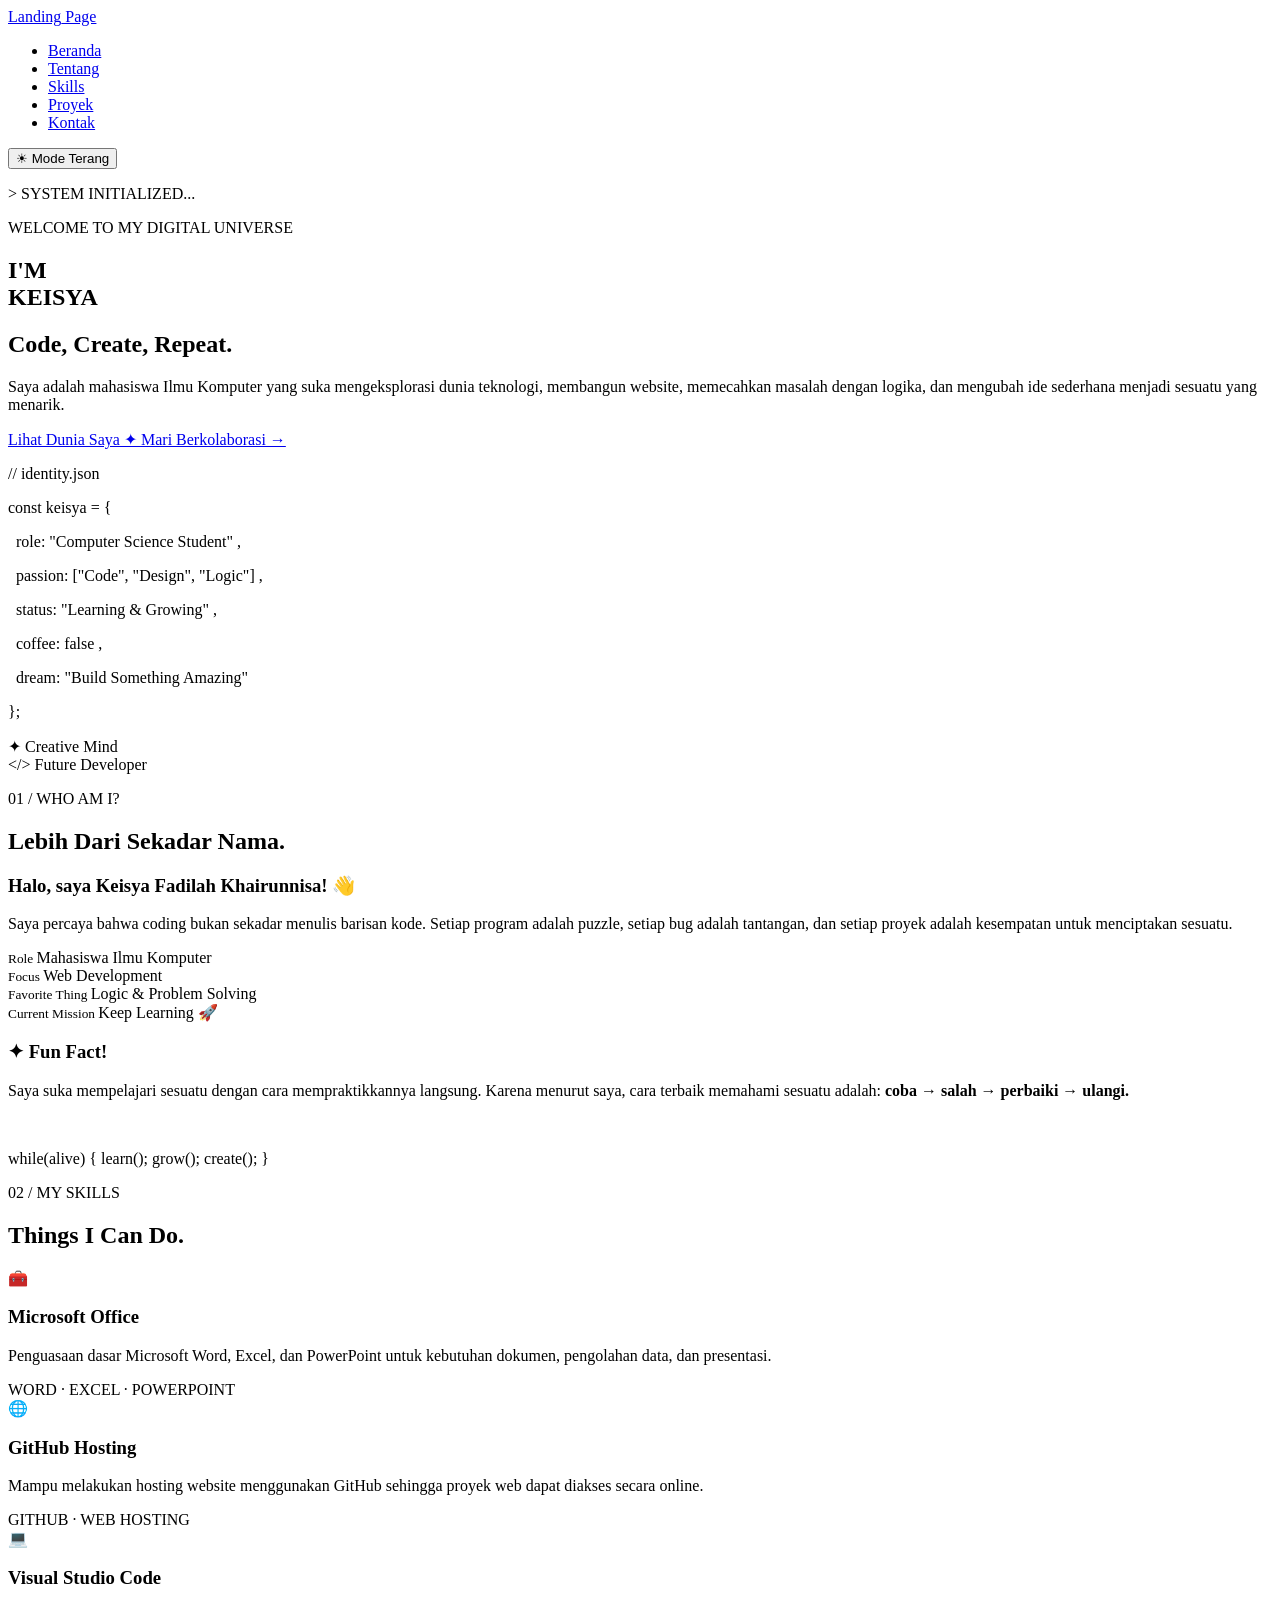
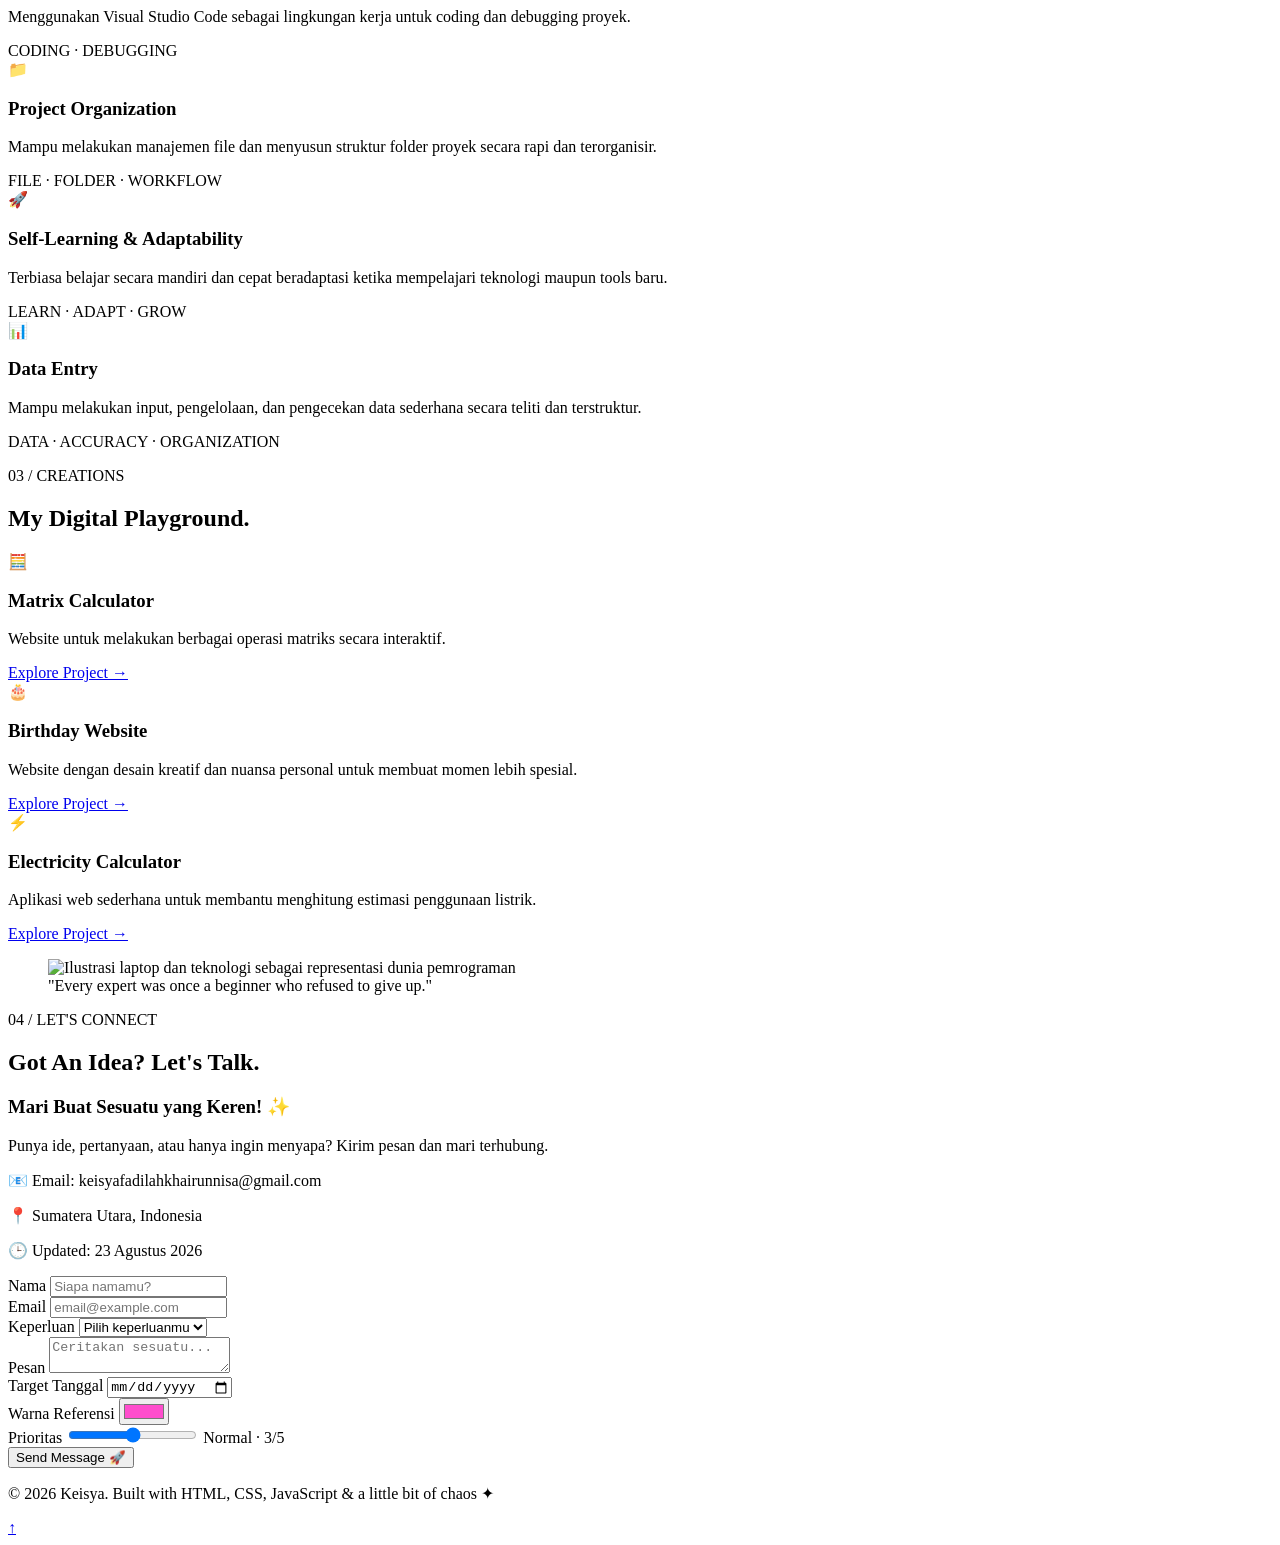
==== index.html @ 2b6bc08a "Update and rename LP.html to index.html" ====
<!DOCTYPE html>
<html lang="id">
<head>

    <!-- SEO & Meta Tags -->
    <meta charset="UTF-8">
    <meta name="viewport" content="width=device-width, initial-scale=1.0">

    <meta
        name="description"
        content="Landing page pribadi Keisya - mahasiswa Ilmu Komputer yang tertarik pada teknologi, web development, dan kreativitas."
    >

    <meta
        name="keywords"
        content="Keisya, portfolio, mahasiswa ilmu komputer, teknologi, GitHub, data entry"
    >

    <meta name="author" content="Keisya">

    <title>
        Landing Page | Enter My Digital Universe
    </title>
    <link rel="stylesheet" href="style.css" />

</head>

<body>


    <!-- ================================
         PARTICLES
    ================================= -->

    <div
        class="particles"
        aria-hidden="true">

        <span></span>
        <span></span>
        <span></span>
        <span></span>
        <span></span>

    </div>



    <!-- ================================
         HEADER
    ================================= -->

    <header>

        <nav aria-label="Navigasi utama">

            <a
                href="#beranda"
                class="logo">

                Landing<span> Page</span>

            </a>


            <ul>

                <li>
                    <a href="#beranda">
                        Beranda
                    </a>
                </li>

                <li>
                    <a href="#tentang">
                        Tentang
                    </a>
                </li>

                <li>
                    <a href="#keahlian">
                        Skills
                    </a>
                </li>

                <li>
                    <a href="#proyek">
                        Proyek
                    </a>
                </li>

                <li>
                    <a href="#kontak">
                        Kontak
                    </a>
                </li>

            </ul>


            <button
                class="theme-btn"
                id="themeToggle"
                type="button">

                ☀ Mode Terang

            </button>

        </nav>

    </header>



    <main>


        <!-- ================================
             HERO
        ================================= -->

        <section id="beranda">


            <div class="hero-text">

                <p class="terminal-text">
                    > SYSTEM INITIALIZED...
                </p>


                <p class="section-label">
                    WELCOME TO MY DIGITAL UNIVERSE
                </p>


                <h1>

                    I'M <br>

                    <span class="gradient-text">
                        KEISYA
                    </span>

                </h1>


                <h2>
                    Code, Create, Repeat.
                </h2>


                <p>

                    Saya adalah mahasiswa Ilmu Komputer
                    yang suka mengeksplorasi dunia teknologi,
                    membangun website, memecahkan masalah
                    dengan logika, dan mengubah ide sederhana
                    menjadi sesuatu yang menarik.

                </p>


                <div class="hero-buttons">

                    <a
                        href="#proyek"
                        class="btn btn-primary">

                        Lihat Dunia Saya ✦

                    </a>


                    <a
                        href="#kontak"
                        class="btn btn-secondary">

                        Mari Berkolaborasi →

                    </a>

                </div>

            </div>



            <div class="hero-visual">


                <div class="profile-card">

                    <p class="terminal-text">
                        // identity.json
                    </p>


                    <div class="code-box">

                        <p>

                            <span class="pink">
                                const
                            </span>

                            <span class="blue">
                                keisya
                            </span>

                            = {

                        </p>


                        <p>

                            &nbsp;&nbsp;role:

                            <span class="green">
                                "Computer Science Student"
                            </span>,

                        </p>


                        <p>

                            &nbsp;&nbsp;passion:

                            <span class="green">
                                ["Code", "Design", "Logic"]
                            </span>,

                        </p>


                        <p>

                            &nbsp;&nbsp;status:

                            <span class="green">
                                "Learning & Growing"
                            </span>,

                        </p>


                        <p>

                            &nbsp;&nbsp;coffee:

                            <span class="green">
                                false
                            </span>,

                        </p>


                        <p>

                            &nbsp;&nbsp;dream:

                            <span class="green">
                                "Build Something Amazing"
                            </span>

                        </p>


                        <p>
                            };
                        </p>

                    </div>

                </div>


                <div class="floating-badge badge-1">
                    ✦ Creative Mind
                </div>


                <div class="floating-badge badge-2">
                    &lt;/&gt; Future Developer
                </div>

            </div>

        </section>



        <!-- ================================
             ABOUT
        ================================= -->

        <section
            id="tentang"
            class="reveal">


            <p class="section-label">
                01 / WHO AM I?
            </p>


            <h2 class="section-title">
                Lebih Dari Sekadar Nama.
            </h2>


            <div class="about-grid">


                <div class="glass-card">

                    <h3>
                        Halo, saya Keisya Fadilah Khairunnisa! 👋
                    </h3>


                    <p>

                        Saya percaya bahwa coding bukan sekadar
                        menulis barisan kode. Setiap program adalah
                        puzzle, setiap bug adalah tantangan,
                        dan setiap proyek adalah kesempatan
                        untuk menciptakan sesuatu.

                    </p>


                    <div class="info-list">


                        <div class="info-item">

                            <small>
                                Role
                            </small>

                            Mahasiswa Ilmu Komputer

                        </div>


                        <div class="info-item">

                            <small>
                                Focus
                            </small>

                            Web Development

                        </div>


                        <div class="info-item">

                            <small>
                                Favorite Thing
                            </small>

                            Logic & Problem Solving

                        </div>


                        <div class="info-item">

                            <small>
                                Current Mission
                            </small>

                            Keep Learning 🚀

                        </div>


                    </div>

                </div>



                <aside>

                    <h3>
                        ✦ Fun Fact!
                    </h3>


                    <p>

                        Saya suka mempelajari sesuatu dengan cara
                        mempraktikkannya langsung. Karena menurut
                        saya, cara terbaik memahami sesuatu adalah:

                        <strong>
                            coba → salah → perbaiki → ulangi.
                        </strong>

                    </p>


                    <br>


                    <p class="terminal-text">

                        while(alive)
                        {
                            learn();
                            grow();
                            create();
                        }

                    </p>

                </aside>

            </div>

        </section>



        <!-- ================================
             SKILLS
        ================================= -->

        <section
            id="keahlian"
            class="reveal">


            <p class="section-label">
                02 / MY SKILLS
            </p>


            <h2 class="section-title">
                Things I Can Do.
            </h2>


            <div class="skills-grid">


                <!-- MICROSOFT OFFICE -->

                <div class="skill-card">

                    <div class="skill-icon">
                        🧰
                    </div>


                    <h3>
                        Microsoft Office
                    </h3>


                    <p>

                        Penguasaan dasar Microsoft Word,
                        Excel, dan PowerPoint untuk kebutuhan
                        dokumen, pengolahan data, dan presentasi.

                    </p>


                    <span class="skill-tag">
                        WORD · EXCEL · POWERPOINT
                    </span>

                </div>



                <!-- GITHUB -->

                <div class="skill-card">

                    <div class="skill-icon">
                        🌐
                    </div>


                    <h3>
                        GitHub Hosting
                    </h3>


                    <p>

                        Mampu melakukan hosting website
                        menggunakan GitHub sehingga proyek
                        web dapat diakses secara online.

                    </p>


                    <span class="skill-tag">
                        GITHUB · WEB HOSTING
                    </span>

                </div>



                <!-- VS CODE -->

                <div class="skill-card">

                    <div class="skill-icon">
                        💻
                    </div>


                    <h3>
                        Visual Studio Code
                    </h3>


                    <p>

                        Menggunakan Visual Studio Code
                        sebagai lingkungan kerja untuk
                        coding dan debugging proyek.

                    </p>


                    <span class="skill-tag">
                        CODING · DEBUGGING
                    </span>

                </div>



                <!-- PROJECT ORGANIZATION -->

                <div class="skill-card">

                    <div class="skill-icon">
                        📁
                    </div>


                    <h3>
                        Project Organization
                    </h3>


                    <p>

                        Mampu melakukan manajemen file
                        dan menyusun struktur folder proyek
                        secara rapi dan terorganisir.

                    </p>


                    <span class="skill-tag">
                        FILE · FOLDER · WORKFLOW
                    </span>

                </div>



                <!-- SELF LEARNING -->

                <div class="skill-card">

                    <div class="skill-icon">
                        🚀
                    </div>


                    <h3>
                        Self-Learning & Adaptability
                    </h3>


                    <p>

                        Terbiasa belajar secara mandiri
                        dan cepat beradaptasi ketika
                        mempelajari teknologi maupun
                        tools baru.

                    </p>


                    <span class="skill-tag">
                        LEARN · ADAPT · GROW
                    </span>

                </div>



                <!-- DATA ENTRY -->

                <div class="skill-card">

                    <div class="skill-icon">
                        📊
                    </div>


                    <h3>
                        Data Entry
                    </h3>


                    <p>

                        Mampu melakukan input, pengelolaan,
                        dan pengecekan data sederhana secara teliti
                        dan terstruktur.

                    </p>


                    <span class="skill-tag">
                        DATA · ACCURACY · ORGANIZATION
                    </span>

                </div>


            </div>

        </section>



        <!-- ================================
             PROJECTS
        ================================= -->

        <section
            id="proyek"
            class="reveal">


            <p class="section-label">
                03 / CREATIONS
            </p>


            <h2 class="section-title">
                My Digital Playground.
            </h2>


            <div class="project-grid">


                <!-- MATRIX -->

                <article class="project-card">

                    <div class="project-image">
                        🧮
                    </div>


                    <div class="project-content">

                        <h3>
                            Matrix Calculator
                        </h3>


                        <p>

                            Website untuk melakukan berbagai
                            operasi matriks secara interaktif.

                        </p>


                        <a
                            href="https://kxyaaa.github.io/MatriCa/"
                            class="project-link"
                            target="_blank"
                            rel="noopener noreferrer">

                            Explore Project →

                        </a>

                    </div>

                </article>



                <!-- BIRTHDAY -->

                <article class="project-card">

                    <div class="project-image">
                        🎂
                    </div>


                    <div class="project-content">

                        <h3>
                            Birthday Website
                        </h3>


                        <p>

                            Website dengan desain kreatif
                            dan nuansa personal untuk membuat
                            momen lebih spesial.

                        </p>


                        <a
                            href="https://kxyaaa.github.io/ytta/"
                            class="project-link"
                            target="_blank"
                            rel="noopener noreferrer">

                            Explore Project →

                        </a>

                    </div>

                </article>



                <!-- ELECTRICITY -->

                <article class="project-card">

                    <div class="project-image">
                        ⚡
                    </div>


                    <div class="project-content">

                        <h3>
                            Electricity Calculator
                        </h3>


                        <p>

                            Aplikasi web sederhana untuk
                            membantu menghitung estimasi
                            penggunaan listrik.

                        </p>


                        <a
                            href="https://kxyaaa.github.io/PengeluaranListrik02/"
                            class="project-link"
                            target="_blank"
                            rel="noopener noreferrer">

                            Explore Project →

                        </a>

                    </div>

                </article>


            </div>



            <!-- FIGURE -->

            <figure>

                <img
                    src="https://images.unsplash.com/photo-1518770660439-4636190af475?auto=format&fit=crop&w=1200&q=80"
                    alt="Ilustrasi laptop dan teknologi sebagai representasi dunia pemrograman"
                >


                <figcaption>

                    "Every expert was once a beginner
                    who refused to give up."

                </figcaption>

            </figure>


        </section>



        <!-- ================================
             CONTACT
        ================================= -->

        <section
            id="kontak"
            class="reveal">


            <p class="section-label">
                04 / LET'S CONNECT
            </p>


            <h2 class="section-title">
                Got An Idea? Let's Talk.
            </h2>


            <div class="contact-grid">


                <!-- CONTACT INFO -->

                <div class="contact-info glass-card">

                    <h3>
                        Mari Buat Sesuatu yang Keren! ✨
                    </h3>


                    <p>

                        Punya ide, pertanyaan, atau hanya ingin
                        menyapa? Kirim pesan dan mari terhubung.

                    </p>


                    <p>

                        📧 Email:
                        keisyafadilahkhairunnisa@gmail.com

                    </p>


                    <p>
                        📍 Sumatera Utara, Indonesia
                    </p>


                    <p>

                        🕒 Updated:

                        <time datetime="2026-08-23">
                            23 Agustus 2026
                        </time>

                    </p>

                </div>



                <!-- CONTACT FORM -->

                <form
                    class="glass-card"
                    id="contactForm"
                    action="https://formsubmit.co/ajax/keisyafadilahkhairunnisa@gmail.com"
                    method="POST">


                    <input
                        type="hidden"
                        name="_subject"
                        value="Pesan Baru dari Landing Page Keisya"
                    >


                    <input
                        type="hidden"
                        name="_template"
                        value="table"
                    >



                    <!-- NAMA -->

                    <div>

                        <label for="nama">
                            Nama
                        </label>


                        <input
                            type="text"
                            id="nama"
                            name="nama"
                            placeholder="Siapa namamu?"
                            autocomplete="name"
                            required
                        >

                    </div>



                    <!-- EMAIL -->

                    <div>

                        <label for="email">
                            Email
                        </label>


                        <input
                            type="email"
                            id="email"
                            name="email"
                            placeholder="email@example.com"
                            autocomplete="email"
                            required
                        >

                    </div>



                    <!-- KEPERLUAN -->

                    <div>

                        <label for="keperluan">
                            Keperluan
                        </label>


                        <select
                            id="keperluan"
                            name="keperluan"
                            required
                        >

                            <option
                                value=""
                                disabled
                                selected
                            >
                                Pilih keperluanmu
                            </option>


                            <option value="Pertanyaan">
                                Pertanyaan
                            </option>


                            <option value="Kolaborasi">
                                Kolaborasi
                            </option>


                            <option value="Project / Website">
                                Project / Website
                            </option>


                            <option value="Akademik">
                                Akademik
                            </option>


                            <option value="Lainnya">
                                Lainnya
                            </option>

                        </select>

                    </div>



                    <!-- PESAN -->

                    <div>

                        <label for="pesan">
                            Pesan
                        </label>


                        <textarea
                            id="pesan"
                            name="pesan"
                            placeholder="Ceritakan sesuatu..."
                            required
                        ></textarea>

                    </div>



                    <!-- BONUS INPUTS -->

                    <div class="bonus-inputs">


                        <!-- DATE -->

                        <div>

                            <label for="tanggal">
                                Target Tanggal
                            </label>


                            <input
                                type="date"
                                id="tanggal"
                                name="target_tanggal"
                            >

                        </div>



                        <!-- COLOR -->

                        <div>

                            <label for="warna">
                                Warna Referensi
                            </label>


                            <input
                                type="color"
                                id="warna"
                                name="warna_referensi"
                                value="#ff4ecd"
                            >

                        </div>



                        <!-- RANGE -->

                        <div>

                            <label for="prioritas">
                                Prioritas
                            </label>


                            <input
                                type="range"
                                id="prioritas"
                                name="prioritas"
                                min="1"
                                max="5"
                                value="3"
                            >


                            <span
                                class="range-value"
                                id="priorityValue"
                            >
                                Normal · 3/5
                            </span>

                        </div>


                    </div>



                    <!-- FORM STATUS -->

                    <div
                        id="formStatus"
                        class="form-status"
                        aria-live="polite"
                    ></div>



                    <!-- BUTTON -->

                    <button
                        type="submit"
                        class="submit-btn"
                        id="submitButton"
                    >

                        Send Message 🚀

                    </button>


                </form>

            </div>

        </section>

    </main>



    <!-- ================================
         FOOTER
    ================================= -->

    <footer>

        <p>

            © 2026 Keisya.

            Built with HTML, CSS, JavaScript
            & a little bit of chaos ✦

        </p>

    </footer>



    <!-- BACK TO TOP -->

    <a
        href="#beranda"
        class="back-top"
        aria-label="Kembali ke atas"
    >

        ↑

    </a>



    <script>


        /* ================================
           DARK / LIGHT MODE
        ================================= */

        const themeToggle =
            document.getElementById(
                "themeToggle"
            );


        themeToggle.addEventListener(
            "click",
            function () {

                document.body.classList.toggle(
                    "light"
                );


                if (
                    document.body.classList.contains(
                        "light"
                    )
                ) {

                    themeToggle.textContent =
                        "🌙 Mode Gelap";

                }

                else {

                    themeToggle.textContent =
                        "☀ Mode Terang";

                }

            }
        );



        /* ================================
           SCROLL REVEAL
        ================================= */

        const reveals =
            document.querySelectorAll(
                ".reveal"
            );


        function revealOnScroll() {

            reveals.forEach(
                function (element) {

                    const windowHeight =
                        window.innerHeight;


                    const elementTop =
                        element
                        .getBoundingClientRect()
                        .top;


                    if (
                        elementTop <
                        windowHeight - 100
                    ) {

                        element.classList.add(
                            "active"
                        );

                    }

                }
            );

        }


        window.addEventListener(
            "scroll",
            revealOnScroll
        );


        revealOnScroll();



        /* ================================
           PRIORITY RANGE
        ================================= */

        const priority =
            document.getElementById(
                "prioritas"
            );


        const priorityValue =
            document.getElementById(
                "priorityValue"
            );


        function updatePriority() {

            const value =
                Number(
                    priority.value
                );


            let label =
                "Normal";


            if (value === 1) {

                label =
                    "Santai";

            }

            else if (value === 2) {

                label =
                    "Rendah";

            }

            else if (value === 3) {

                label =
                    "Normal";

            }

            else if (value === 4) {

                label =
                    "Penting";

            }

            else if (value === 5) {

                label =
                    "Sangat Penting";

            }


            priorityValue.textContent =
                label +
                " · " +
                value +
                "/5";

        }


        priority.addEventListener(
            "input",
            updatePriority
        );


        updatePriority();



        /* ================================
           CONTACT FORM → EMAIL
        ================================= */

        const form =
            document.getElementById(
                "contactForm"
            );


        const submitButton =
            document.getElementById(
                "submitButton"
            );


        const formStatus =
            document.getElementById(
                "formStatus"
            );


        form.addEventListener(
            "submit",
            async function (event) {

                event.preventDefault();


                const formData =
                    new FormData(form);


                const data =
                    Object.fromEntries(
                        formData.entries()
                    );


                submitButton.disabled =
                    true;


                submitButton.textContent =
                    "Sending... 🚀";


                formStatus.className =
                    "form-status";


                formStatus.textContent =
                    "";


                try {

                    const response =
                        await fetch(

                            "https://formsubmit.co/ajax/keisyafadilahkhairunnisa@gmail.com",

                            {

                                method:
                                    "POST",


                                headers: {

                                    "Content-Type":
                                        "application/json",

                                    "Accept":
                                        "application/json"

                                },


                                body:
                                    JSON.stringify(
                                        data
                                    )

                            }

                        );


                    const result =
                        await response.json();


                    if (
                        response.ok &&
                        result.success !== false
                    ) {


                        formStatus.className =
                            "form-status success";


                        formStatus.textContent =
                            "✓ Pesan berhasil dikirim ke Keisya! ✨";


                        form.reset();


                        updatePriority();


                        submitButton.textContent =
                            "Message Sent ✓";


                        setTimeout(
                            function () {

                                submitButton.disabled =
                                    false;


                                submitButton.textContent =
                                    "Send Message 🚀";

                            },
                            3000
                        );

                    }

                    else {

                        throw new Error(
                            "Gagal mengirim pesan."
                        );

                    }


                }


                catch (error) {

                    formStatus.className =
                        "form-status error";


                    formStatus.textContent =
                        "✕ Pesan gagal dikirim. Coba lagi ya.";


                    submitButton.disabled =
                        false;


                    submitButton.textContent =
                        "Send Message 🚀";

                }

            }
        );

    </script>


</body>
</html>
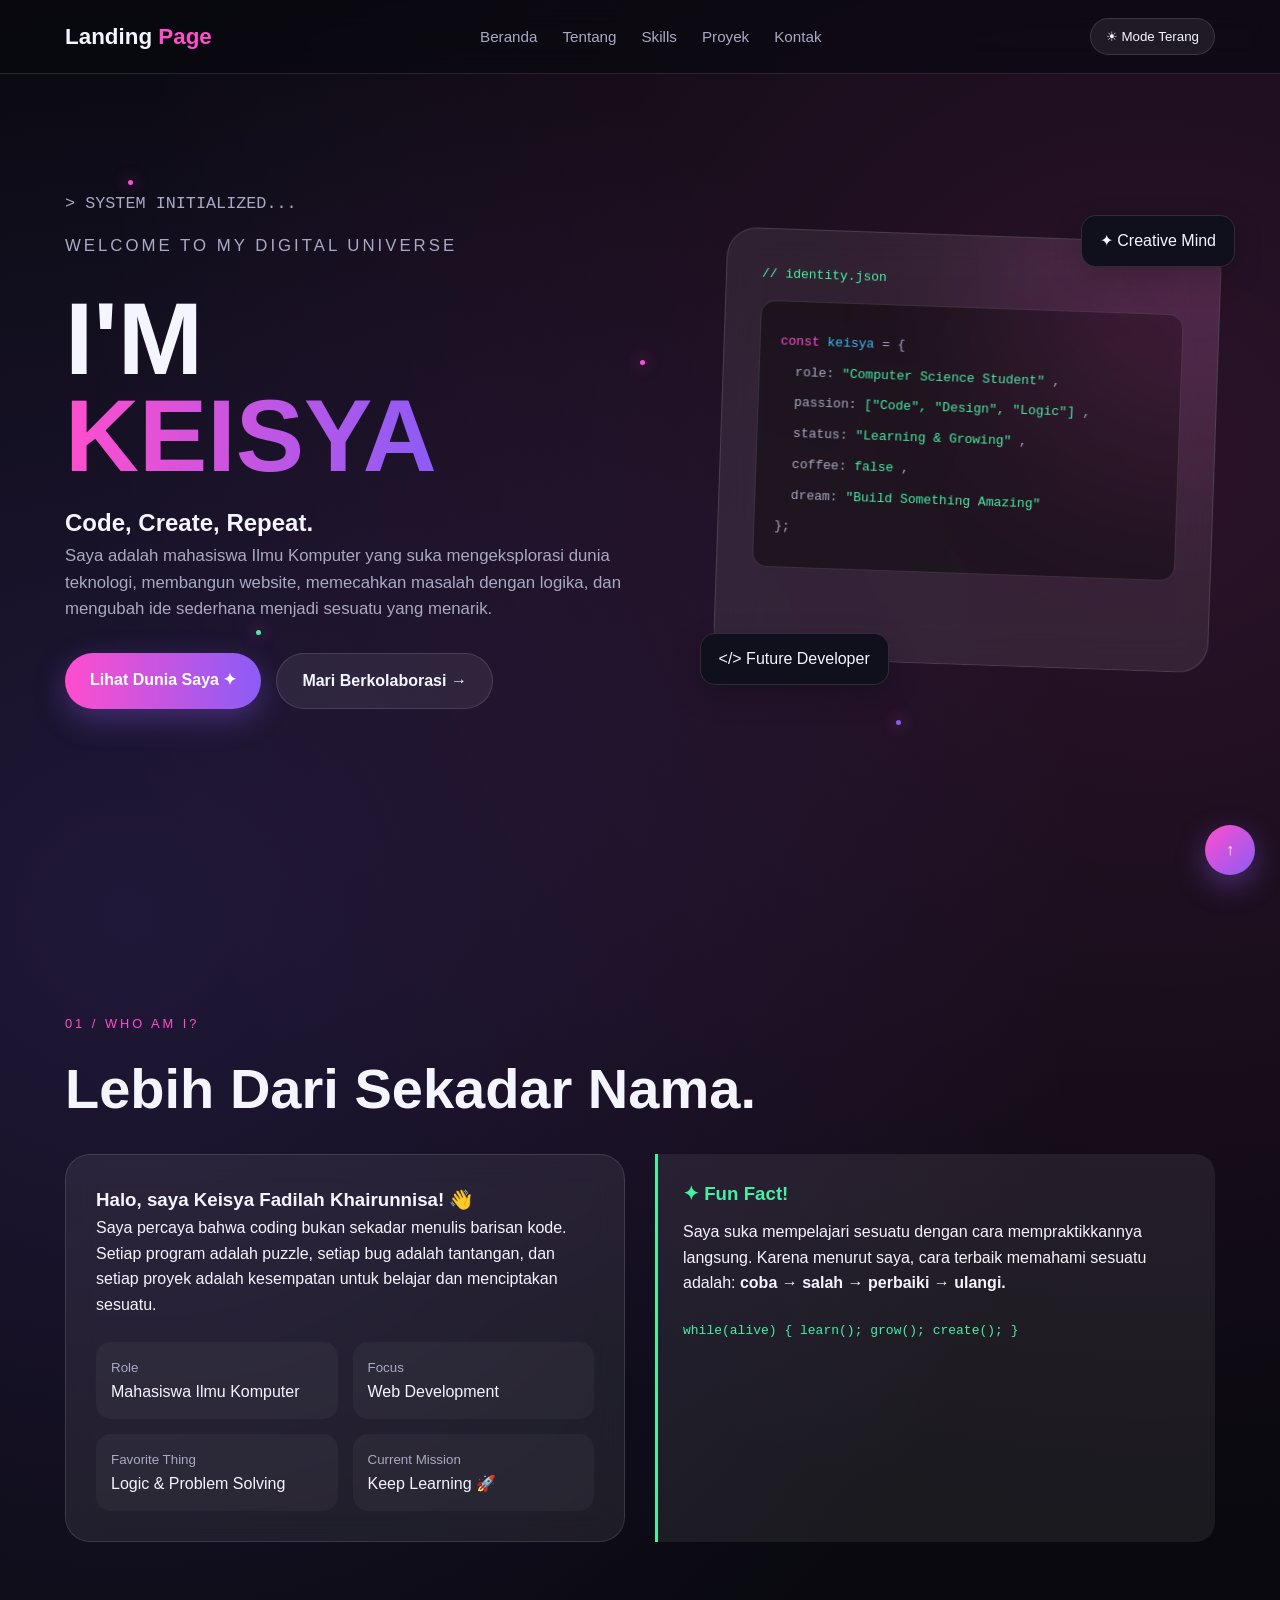
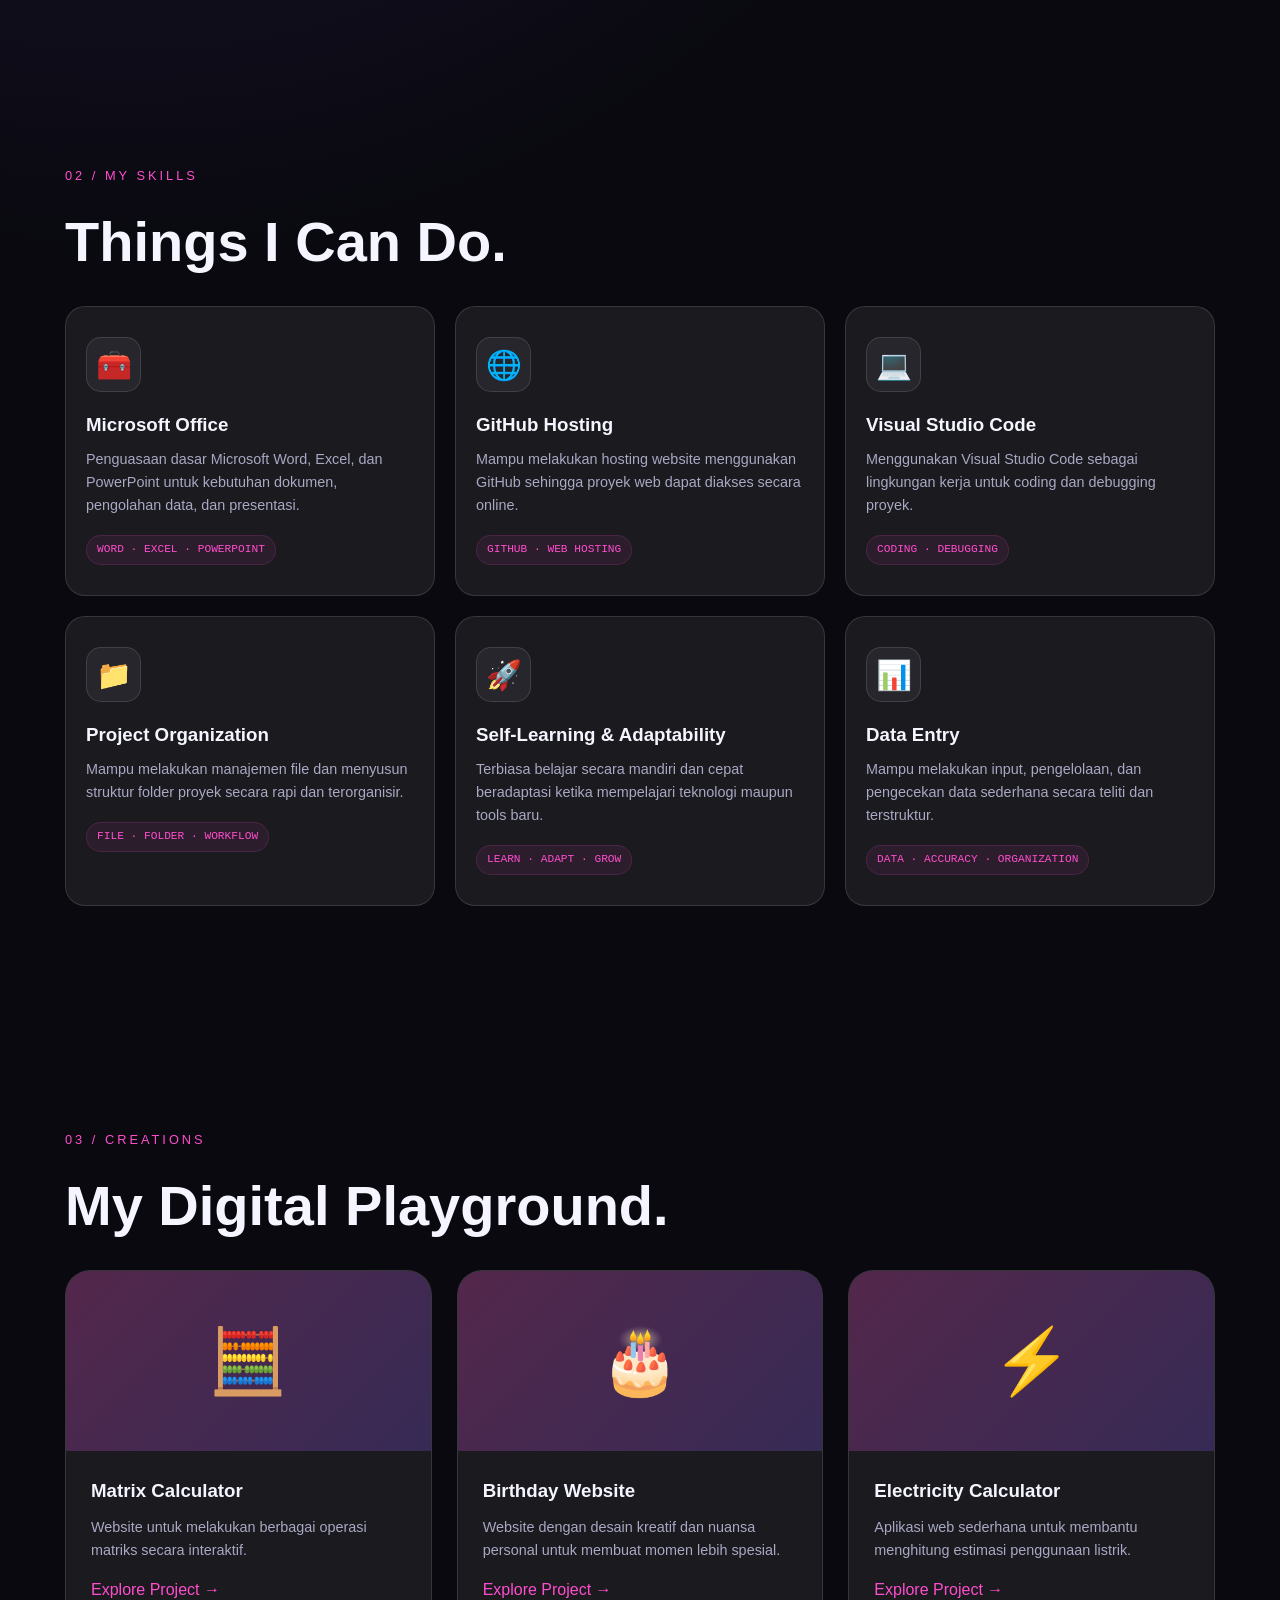
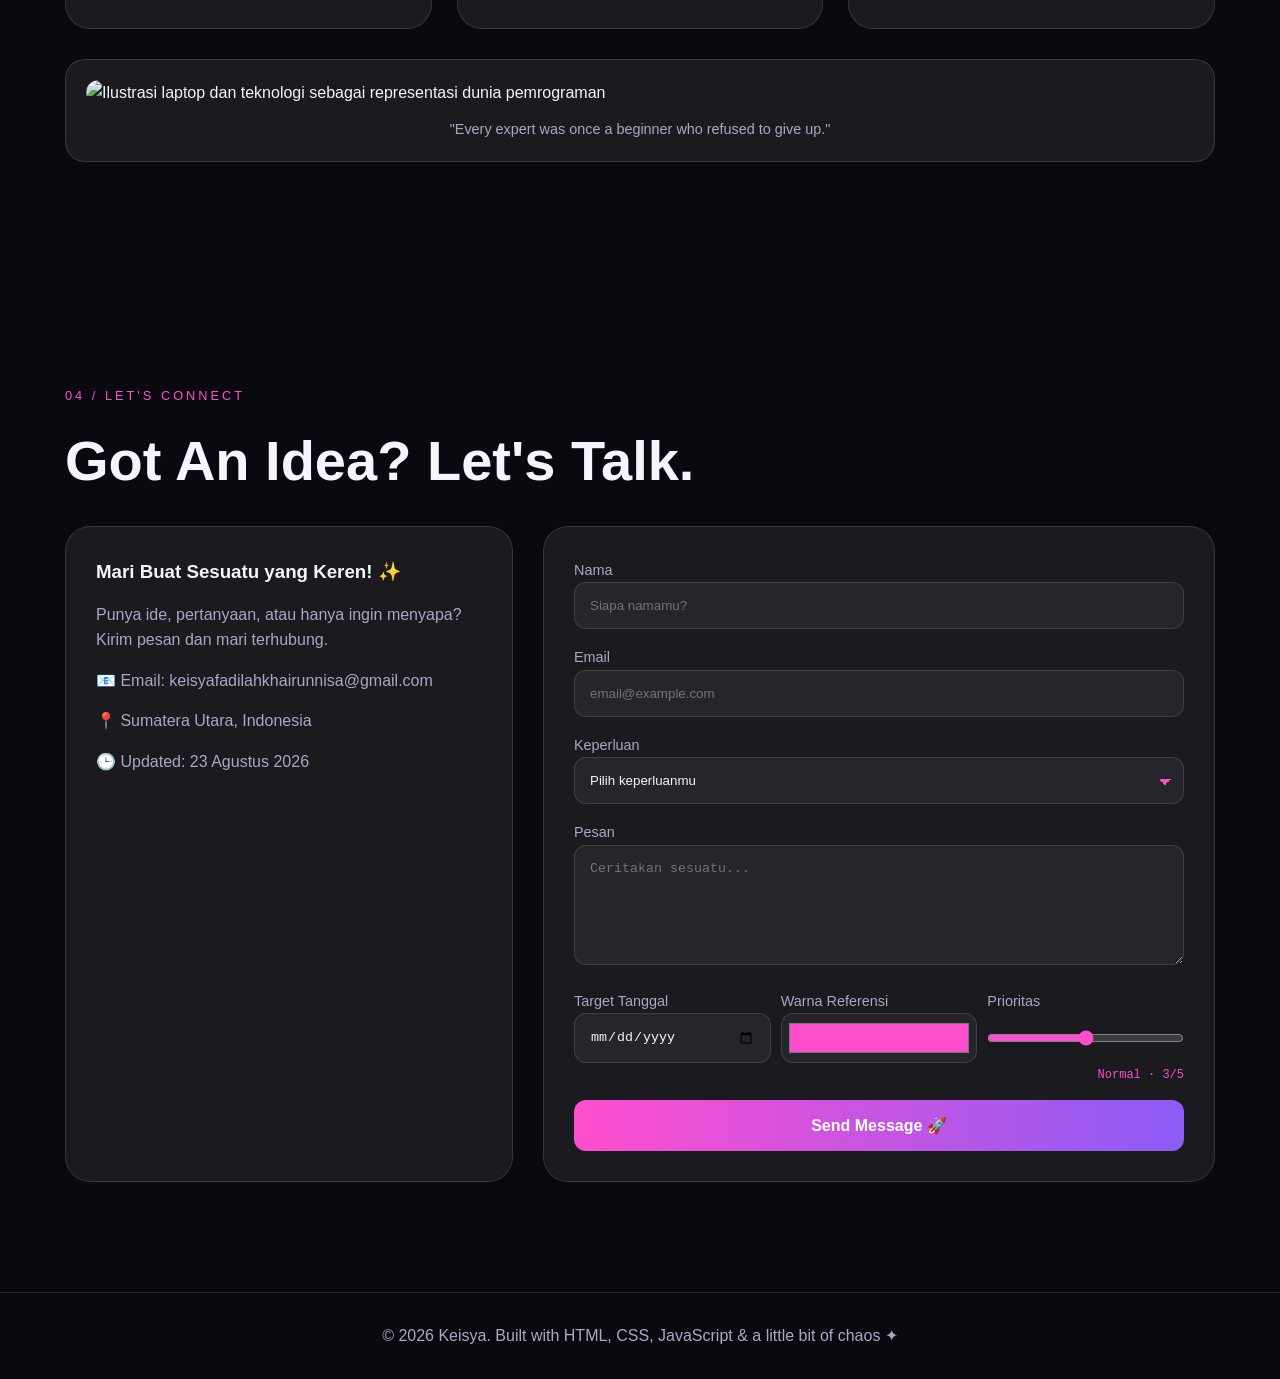
==== commit 5bd64209: "Update index.html" ====
--- a/index.html
+++ b/index.html
@@ -328,7 +328,7 @@
                         menulis barisan kode. Setiap program adalah
                         puzzle, setiap bug adalah tantangan,
                         dan setiap proyek adalah kesempatan
-                        untuk menciptakan sesuatu.
+                        untuk belajar dan menciptakan sesuatu.
 
                     </p>
 
--- a/style.css
+++ b/style.css
@@ -0,0 +1,1683 @@
+
+        /* ================================
+           ROOT & RESET
+        ================================= */
+
+        :root {
+            --bg: #09090f;
+            --bg2: #10101d;
+            --card: rgba(255, 255, 255, 0.07);
+
+            --text: #f5f5ff;
+            --muted: #a9a9c4;
+
+            --pink: #ff4ecd;
+            --purple: #8b5cf6;
+            --blue: #38bdf8;
+            --green: #45f0a5;
+
+            --border: rgba(255, 255, 255, 0.12);
+        }
+
+
+        body.light {
+            --bg: #f4f0ff;
+            --bg2: #ffffff;
+            --card: rgba(255, 255, 255, 0.75);
+
+            --text: #171721;
+            --muted: #5e5e70;
+
+            --border: rgba(30, 20, 60, 0.12);
+        }
+
+
+        * {
+            margin: 0;
+            padding: 0;
+            box-sizing: border-box;
+        }
+
+
+        html {
+            scroll-behavior: smooth;
+        }
+
+
+        body {
+            font-family: Arial, Helvetica, sans-serif;
+
+            background:
+                radial-gradient(
+                    circle at 10% 20%,
+                    rgba(139, 92, 246, 0.18),
+                    transparent 25%
+                ),
+
+                radial-gradient(
+                    circle at 90% 10%,
+                    rgba(255, 78, 205, 0.14),
+                    transparent 25%
+                ),
+
+                var(--bg);
+
+            color: var(--text);
+
+            line-height: 1.6;
+
+            overflow-x: hidden;
+
+            transition: 0.4s;
+        }
+
+
+        ::-webkit-scrollbar {
+            width: 10px;
+        }
+
+
+        ::-webkit-scrollbar-track {
+            background: var(--bg);
+        }
+
+
+        ::-webkit-scrollbar-thumb {
+            background:
+                linear-gradient(
+                    var(--pink),
+                    var(--purple)
+                );
+
+            border-radius: 20px;
+        }
+
+
+        a {
+            text-decoration: none;
+            color: inherit;
+        }
+
+
+        ul {
+            list-style: none;
+        }
+
+
+
+        /* ================================
+           PARTICLES
+        ================================= */
+
+        .particles span {
+            position: fixed;
+
+            width: 5px;
+            height: 5px;
+
+            background: var(--pink);
+
+            border-radius: 50%;
+
+            box-shadow:
+                0 0 15px var(--pink);
+
+            animation:
+                float 7s infinite ease-in-out;
+
+            pointer-events: none;
+
+            z-index: -1;
+        }
+
+
+        .particles span:nth-child(1) {
+            left: 10%;
+            top: 20%;
+        }
+
+
+        .particles span:nth-child(2) {
+            left: 80%;
+            top: 30%;
+
+            background: var(--blue);
+
+            animation-delay: 2s;
+        }
+
+
+        .particles span:nth-child(3) {
+            left: 70%;
+            top: 80%;
+
+            background: var(--purple);
+
+            animation-delay: 4s;
+        }
+
+
+        .particles span:nth-child(4) {
+            left: 20%;
+            top: 70%;
+
+            background: var(--green);
+
+            animation-delay: 1s;
+        }
+
+
+        .particles span:nth-child(5) {
+            left: 50%;
+            top: 40%;
+
+            animation-delay: 3s;
+        }
+
+
+        @keyframes float {
+
+            0%,
+            100% {
+                transform: translateY(0);
+                opacity: 0.3;
+            }
+
+            50% {
+                transform: translateY(-60px);
+                opacity: 1;
+            }
+
+        }
+
+
+
+        /* ================================
+           HEADER & NAV
+        ================================= */
+
+        header {
+            width: 100%;
+
+            position: fixed;
+
+            top: 0;
+            left: 0;
+
+            z-index: 1000;
+
+            backdrop-filter: blur(15px);
+
+            background:
+                rgba(9, 9, 15, 0.65);
+
+            border-bottom:
+                1px solid var(--border);
+        }
+
+
+        body.light header {
+            background:
+                rgba(255, 255, 255, 0.7);
+        }
+
+
+        nav {
+            max-width: 1200px;
+
+            margin: auto;
+
+            padding: 18px 25px;
+
+            display: flex;
+
+            justify-content: space-between;
+
+            align-items: center;
+        }
+
+
+        .logo {
+            font-size: 1.4rem;
+            font-weight: bold;
+        }
+
+
+        .logo span {
+            color: var(--pink);
+        }
+
+
+        nav ul {
+            display: flex;
+            gap: 25px;
+        }
+
+
+        nav ul li a {
+            color: var(--muted);
+
+            font-size: 0.95rem;
+
+            transition: 0.3s;
+        }
+
+
+        nav ul li a:hover {
+            color: var(--pink);
+        }
+
+
+        .theme-btn {
+            border:
+                1px solid var(--border);
+
+            background:
+                var(--card);
+
+            color:
+                var(--text);
+
+            padding:
+                10px 15px;
+
+            border-radius:
+                30px;
+
+            cursor:
+                pointer;
+
+            transition:
+                0.3s;
+        }
+
+
+        .theme-btn:hover {
+
+            transform:
+                rotate(8deg)
+                scale(1.05);
+
+            box-shadow:
+                0 0 20px
+                rgba(255, 78, 205, 0.4);
+        }
+
+
+
+        /* ================================
+           MAIN
+        ================================= */
+
+        main {
+            max-width: 1200px;
+
+            margin: auto;
+
+            padding:
+                0 25px;
+        }
+
+
+        section {
+            padding:
+                110px 0;
+        }
+
+
+        .section-label {
+            display: inline-block;
+
+            color:
+                var(--pink);
+
+            font-size:
+                0.8rem;
+
+            letter-spacing:
+                3px;
+
+            margin-bottom:
+                10px;
+        }
+
+
+        .section-title {
+            font-size:
+                clamp(2rem, 5vw, 3.5rem);
+
+            margin-bottom:
+                20px;
+        }
+
+
+
+        /* ================================
+           HERO
+        ================================= */
+
+        #beranda {
+
+            min-height:
+                100vh;
+
+            display:
+                grid;
+
+            grid-template-columns:
+                1.2fr 1fr;
+
+            align-items:
+                center;
+
+            gap:
+                60px;
+        }
+
+
+        .hero-text h1 {
+
+            font-size:
+                clamp(3.5rem, 8vw, 7rem);
+
+            line-height:
+                0.95;
+
+            margin:
+                20px 0;
+        }
+
+
+        .gradient-text {
+
+            background:
+                linear-gradient(
+                    90deg,
+                    var(--pink),
+                    var(--purple),
+                    var(--blue)
+                );
+
+            -webkit-background-clip:
+                text;
+
+            background-clip:
+                text;
+
+            color:
+                transparent;
+
+            background-size:
+                200%;
+
+            animation:
+                gradientMove 4s infinite linear;
+        }
+
+
+        @keyframes gradientMove {
+
+            from {
+                background-position: 0%;
+            }
+
+            to {
+                background-position: 200%;
+            }
+
+        }
+
+
+        .terminal-text {
+
+            color:
+                var(--green);
+
+            font-family:
+                monospace;
+
+            margin-bottom:
+                15px;
+        }
+
+
+        .hero-text p {
+
+            max-width:
+                600px;
+
+            color:
+                var(--muted);
+
+            font-size:
+                1.05rem;
+        }
+
+
+        .hero-buttons {
+
+            display:
+                flex;
+
+            gap:
+                15px;
+
+            margin-top:
+                30px;
+
+            flex-wrap:
+                wrap;
+        }
+
+
+        .btn {
+
+            padding:
+                14px 25px;
+
+            border-radius:
+                50px;
+
+            font-weight:
+                bold;
+
+            transition:
+                0.3s;
+
+            cursor:
+                pointer;
+        }
+
+
+        .btn-primary {
+
+            color:
+                white;
+
+            background:
+                linear-gradient(
+                    90deg,
+                    var(--pink),
+                    var(--purple)
+                );
+
+            box-shadow:
+                0 10px 30px
+                rgba(139, 92, 246, 0.35);
+        }
+
+
+        .btn-primary:hover {
+
+            transform:
+                translateY(-5px);
+
+            box-shadow:
+                0 15px 40px
+                rgba(255, 78, 205, 0.5);
+        }
+
+
+        .btn-secondary {
+
+            border:
+                1px solid var(--border);
+
+            background:
+                var(--card);
+        }
+
+
+        .btn-secondary:hover {
+
+            border-color:
+                var(--pink);
+
+            color:
+                var(--pink);
+        }
+
+
+
+        /* ================================
+           HERO CARD
+        ================================= */
+
+        .hero-visual {
+            position: relative;
+        }
+
+
+        .profile-card {
+
+            min-height:
+                430px;
+
+            padding:
+                35px;
+
+            border:
+                1px solid var(--border);
+
+            background:
+                var(--card);
+
+            backdrop-filter:
+                blur(20px);
+
+            border-radius:
+                30px;
+
+            position:
+                relative;
+
+            overflow:
+                hidden;
+
+            transform:
+                rotate(2deg);
+
+            transition:
+                0.5s;
+        }
+
+
+        .profile-card:hover {
+
+            transform:
+                rotate(0deg)
+                scale(1.03);
+        }
+
+
+        .profile-card::before {
+
+            content: "";
+
+            position:
+                absolute;
+
+            width:
+                250px;
+
+            height:
+                250px;
+
+            background:
+                var(--pink);
+
+            filter:
+                blur(120px);
+
+            opacity:
+                0.25;
+
+            top:
+                -100px;
+
+            right:
+                -100px;
+        }
+
+
+        .code-box {
+
+            background:
+                rgba(0, 0, 0, 0.4);
+
+            border:
+                1px solid var(--border);
+
+            border-radius:
+                15px;
+
+            padding:
+                20px;
+
+            font-family:
+                monospace;
+
+            color:
+                var(--muted);
+        }
+
+
+        .code-box p {
+            margin:
+                10px 0;
+        }
+
+
+        .pink {
+            color:
+                var(--pink);
+        }
+
+
+        .blue {
+            color:
+                var(--blue);
+        }
+
+
+        .green {
+            color:
+                var(--green);
+        }
+
+
+        .floating-badge {
+
+            position:
+                absolute;
+
+            padding:
+                12px 18px;
+
+            background:
+                var(--bg2);
+
+            border:
+                1px solid var(--border);
+
+            border-radius:
+                15px;
+
+            box-shadow:
+                0 10px 30px
+                rgba(0, 0, 0, 0.2);
+
+            animation:
+                floatBadge 3s infinite ease-in-out;
+        }
+
+
+        .badge-1 {
+
+            top:
+                -20px;
+
+            right:
+                -20px;
+        }
+
+
+        .badge-2 {
+
+            bottom:
+                -20px;
+
+            left:
+                -20px;
+
+            animation-delay:
+                1.5s;
+        }
+
+
+        @keyframes floatBadge {
+
+            50% {
+                transform:
+                    translateY(-15px);
+            }
+
+        }
+
+
+
+        /* ================================
+           ABOUT
+        ================================= */
+
+        .about-grid {
+
+            display:
+                grid;
+
+            grid-template-columns:
+                1fr 1fr;
+
+            gap:
+                30px;
+        }
+
+
+        .glass-card {
+
+            padding:
+                30px;
+
+            border-radius:
+                25px;
+
+            background:
+                var(--card);
+
+            border:
+                1px solid var(--border);
+
+            backdrop-filter:
+                blur(15px);
+
+            transition:
+                0.4s;
+        }
+
+
+        .glass-card:hover {
+
+            transform:
+                translateY(-8px);
+
+            border-color:
+                rgba(255, 78, 205, 0.5);
+        }
+
+
+        .info-list {
+
+            display:
+                grid;
+
+            grid-template-columns:
+                1fr 1fr;
+
+            gap:
+                15px;
+
+            margin-top:
+                25px;
+        }
+
+
+        .info-item {
+
+            padding:
+                15px;
+
+            background:
+                rgba(255, 255, 255, 0.04);
+
+            border-radius:
+                15px;
+        }
+
+
+        .info-item small {
+
+            color:
+                var(--muted);
+
+            display:
+                block;
+        }
+
+
+        aside {
+
+            padding:
+                25px;
+
+            border-left:
+                3px solid var(--green);
+
+            background:
+                var(--card);
+
+            border-radius:
+                0 20px 20px 0;
+        }
+
+
+        aside h3 {
+
+            margin-bottom:
+                10px;
+
+            color:
+                var(--green);
+        }
+
+
+
+        /* ================================
+           SKILLS
+        ================================= */
+
+        .skills-grid {
+
+            display:
+                grid;
+
+            grid-template-columns:
+                repeat(3, 1fr);
+
+            gap:
+                20px;
+        }
+
+
+        .skill-card {
+
+            position:
+                relative;
+
+            overflow:
+                hidden;
+
+            padding:
+                30px 20px;
+
+            border:
+                1px solid var(--border);
+
+            background:
+                var(--card);
+
+            border-radius:
+                20px;
+
+            transition:
+                0.4s;
+        }
+
+
+        .skill-card::before {
+
+            content:
+                "";
+
+            position:
+                absolute;
+
+            width:
+                90px;
+
+            height:
+                90px;
+
+            top:
+                -45px;
+
+            right:
+                -45px;
+
+            border-radius:
+                50%;
+
+            background:
+                var(--purple);
+
+            filter:
+                blur(50px);
+
+            opacity:
+                0;
+
+            transition:
+                0.4s;
+        }
+
+
+        .skill-card:hover::before {
+            opacity:
+                0.45;
+        }
+
+
+        .skill-card:hover {
+
+            transform:
+                translateY(-10px)
+                rotate(-1deg);
+
+            border-color:
+                rgba(255, 78, 205, 0.45);
+
+            box-shadow:
+                0 20px 40px
+                rgba(139, 92, 246, 0.2);
+        }
+
+
+        .skill-icon {
+
+            width:
+                55px;
+
+            height:
+                55px;
+
+            display:
+                grid;
+
+            place-items:
+                center;
+
+            font-size:
+                1.8rem;
+
+            margin-bottom:
+                18px;
+
+            border-radius:
+                15px;
+
+            background:
+                rgba(255, 255, 255, 0.06);
+
+            border:
+                1px solid var(--border);
+        }
+
+
+        .skill-card h3 {
+
+            margin-bottom:
+                8px;
+        }
+
+
+        .skill-card p {
+
+            color:
+                var(--muted);
+
+            font-size:
+                0.9rem;
+        }
+
+
+        .skill-tag {
+
+            display:
+                inline-block;
+
+            margin-top:
+                18px;
+
+            padding:
+                5px 10px;
+
+            border-radius:
+                20px;
+
+            font-size:
+                0.7rem;
+
+            font-family:
+                monospace;
+
+            color:
+                var(--pink);
+
+            background:
+                rgba(255, 78, 205, 0.08);
+
+            border:
+                1px solid
+                rgba(255, 78, 205, 0.15);
+        }
+
+
+
+        /* ================================
+           PROJECTS
+        ================================= */
+
+        .project-grid {
+
+            display:
+                grid;
+
+            grid-template-columns:
+                repeat(3, 1fr);
+
+            gap:
+                25px;
+        }
+
+
+        article.project-card {
+
+            border-radius:
+                25px;
+
+            overflow:
+                hidden;
+
+            border:
+                1px solid var(--border);
+
+            background:
+                var(--card);
+
+            transition:
+                0.5s;
+        }
+
+
+        article.project-card:hover {
+
+            transform:
+                translateY(-12px);
+        }
+
+
+        .project-image {
+
+            height:
+                180px;
+
+            display:
+                flex;
+
+            justify-content:
+                center;
+
+            align-items:
+                center;
+
+            font-size:
+                4rem;
+
+            background:
+                linear-gradient(
+                    135deg,
+                    rgba(255, 78, 205, 0.25),
+                    rgba(139, 92, 246, 0.25)
+                );
+        }
+
+
+        .project-content {
+
+            padding:
+                25px;
+        }
+
+
+        .project-content h3 {
+
+            margin-bottom:
+                10px;
+        }
+
+
+        .project-content p {
+
+            color:
+                var(--muted);
+
+            font-size:
+                0.9rem;
+        }
+
+
+        .project-link {
+
+            display:
+                inline-block;
+
+            color:
+                var(--pink);
+
+            margin-top:
+                15px;
+        }
+
+
+
+        /* ================================
+           FIGURE
+        ================================= */
+
+        figure {
+
+            margin-top:
+                30px;
+
+            padding:
+                20px;
+
+            background:
+                var(--card);
+
+            border:
+                1px solid var(--border);
+
+            border-radius:
+                20px;
+        }
+
+
+        figure img {
+
+            width:
+                100%;
+
+            max-height:
+                300px;
+
+            object-fit:
+                cover;
+
+            border-radius:
+                15px;
+
+            display:
+                block;
+        }
+
+
+        figcaption {
+
+            color:
+                var(--muted);
+
+            text-align:
+                center;
+
+            margin-top:
+                12px;
+
+            font-size:
+                0.9rem;
+        }
+
+
+
+        /* ================================
+           CONTACT
+        ================================= */
+
+        .contact-grid {
+
+            display:
+                grid;
+
+            grid-template-columns:
+                0.8fr 1.2fr;
+
+            gap:
+                30px;
+        }
+
+
+        .contact-info p {
+
+            color:
+                var(--muted);
+
+            margin:
+                15px 0;
+        }
+
+
+        form {
+
+            display:
+                grid;
+
+            gap:
+                15px;
+        }
+
+
+        label {
+
+            font-size:
+                0.9rem;
+
+            color:
+                var(--muted);
+        }
+
+
+        input,
+        textarea,
+        select {
+
+            width:
+                100%;
+
+            padding:
+                15px;
+
+            background:
+                rgba(255, 255, 255, 0.05);
+
+            border:
+                1px solid var(--border);
+
+            border-radius:
+                12px;
+
+            color:
+                var(--text);
+
+            outline:
+                none;
+
+            transition:
+                0.3s;
+        }
+
+
+        input:focus,
+        textarea:focus,
+        select:focus {
+
+            border-color:
+                var(--pink);
+
+            box-shadow:
+                0 0 0 4px
+                rgba(255, 78, 205, 0.1);
+        }
+
+
+        textarea {
+
+            min-height:
+                120px;
+
+            resize:
+                vertical;
+        }
+
+
+        select {
+
+            cursor:
+                pointer;
+
+            appearance:
+                none;
+
+            background-image:
+                linear-gradient(
+                    45deg,
+                    transparent 50%,
+                    var(--pink) 50%
+                ),
+
+                linear-gradient(
+                    135deg,
+                    var(--pink) 50%,
+                    transparent 50%
+                );
+
+            background-position:
+                calc(100% - 18px) 21px,
+                calc(100% - 12px) 21px;
+
+            background-size:
+                6px 6px;
+
+            background-repeat:
+                no-repeat;
+        }
+
+
+        select option {
+
+            background:
+                #171721;
+
+            color:
+                white;
+        }
+
+
+        .bonus-inputs {
+
+            display:
+                grid;
+
+            grid-template-columns:
+                1fr 1fr 1fr;
+
+            gap:
+                10px;
+        }
+
+
+        input[type="color"] {
+
+            height:
+                50px;
+
+            padding:
+                5px;
+
+            cursor:
+                pointer;
+        }
+
+
+        input[type="range"] {
+
+            height:
+                50px;
+
+            padding:
+                0;
+
+            accent-color:
+                var(--pink);
+
+            cursor:
+                pointer;
+        }
+
+
+        .range-value {
+
+            display:
+                block;
+
+            text-align:
+                right;
+
+            margin-top:
+                -5px;
+
+            color:
+                var(--pink);
+
+            font-size:
+                0.75rem;
+
+            font-family:
+                monospace;
+        }
+
+
+        .submit-btn {
+
+            border:
+                none;
+
+            color:
+                white;
+
+            padding:
+                16px;
+
+            border-radius:
+                12px;
+
+            background:
+                linear-gradient(
+                    90deg,
+                    var(--pink),
+                    var(--purple)
+                );
+
+            cursor:
+                pointer;
+
+            font-size:
+                1rem;
+
+            font-weight:
+                bold;
+
+            transition:
+                0.3s;
+        }
+
+
+        .submit-btn:hover {
+
+            transform:
+                scale(1.02);
+
+            box-shadow:
+                0 10px 30px
+                rgba(255, 78, 205, 0.3);
+        }
+
+
+        .submit-btn:disabled {
+
+            opacity:
+                0.7;
+
+            cursor:
+                wait;
+        }
+
+
+        .form-status {
+
+            display:
+                none;
+
+            padding:
+                12px 15px;
+
+            border-radius:
+                12px;
+
+            font-size:
+                0.85rem;
+
+            text-align:
+                center;
+        }
+
+
+        .form-status.success {
+
+            display:
+                block;
+
+            color:
+                var(--green);
+
+            background:
+                rgba(69, 240, 165, 0.08);
+
+            border:
+                1px solid
+                rgba(69, 240, 165, 0.2);
+        }
+
+
+        .form-status.error {
+
+            display:
+                block;
+
+            color:
+                #ff6b8a;
+
+            background:
+                rgba(255, 107, 138, 0.08);
+
+            border:
+                1px solid
+                rgba(255, 107, 138, 0.2);
+        }
+
+
+
+        /* ================================
+           FOOTER
+        ================================= */
+
+        footer {
+
+            border-top:
+                1px solid var(--border);
+
+            padding:
+                30px 25px;
+
+            text-align:
+                center;
+
+            color:
+                var(--muted);
+        }
+
+
+        .back-top {
+
+            position:
+                fixed;
+
+            bottom:
+                25px;
+
+            right:
+                25px;
+
+            width:
+                50px;
+
+            height:
+                50px;
+
+            border-radius:
+                50%;
+
+            display:
+                grid;
+
+            place-items:
+                center;
+
+            color:
+                white;
+
+            background:
+                linear-gradient(
+                    135deg,
+                    var(--pink),
+                    var(--purple)
+                );
+
+            box-shadow:
+                0 10px 30px
+                rgba(139, 92, 246, 0.4);
+        }
+
+
+
+        /* ================================
+           REVEAL
+        ================================= */
+
+        .reveal {
+
+            opacity:
+                0;
+
+            transform:
+                translateY(40px);
+
+            transition:
+                0.8s;
+        }
+
+
+        .reveal.active {
+
+            opacity:
+                1;
+
+            transform:
+                translateY(0);
+        }
+
+
+
+        /* ================================
+           RESPONSIVE
+        ================================= */
+
+        @media (max-width: 850px) {
+
+            nav ul {
+                display:
+                    none;
+            }
+
+
+            #beranda,
+            .about-grid,
+            .contact-grid {
+
+                grid-template-columns:
+                    1fr;
+            }
+
+
+            #beranda {
+
+                padding-top:
+                    130px;
+            }
+
+
+            .skills-grid {
+
+                grid-template-columns:
+                    repeat(2, 1fr);
+            }
+
+
+            .project-grid {
+
+                grid-template-columns:
+                    1fr;
+            }
+
+
+            .hero-visual {
+
+                margin-top:
+                    20px;
+            }
+
+        }
+
+
+        @media (max-width: 500px) {
+
+            main {
+
+                padding:
+                    0 15px;
+            }
+
+
+            section {
+
+                padding:
+                    80px 0;
+            }
+
+
+            .hero-text h1 {
+
+                font-size:
+                    3.5rem;
+            }
+
+
+            .info-list,
+            .bonus-inputs,
+            .skills-grid {
+
+                grid-template-columns:
+                    1fr;
+            }
+
+        }
+
+    
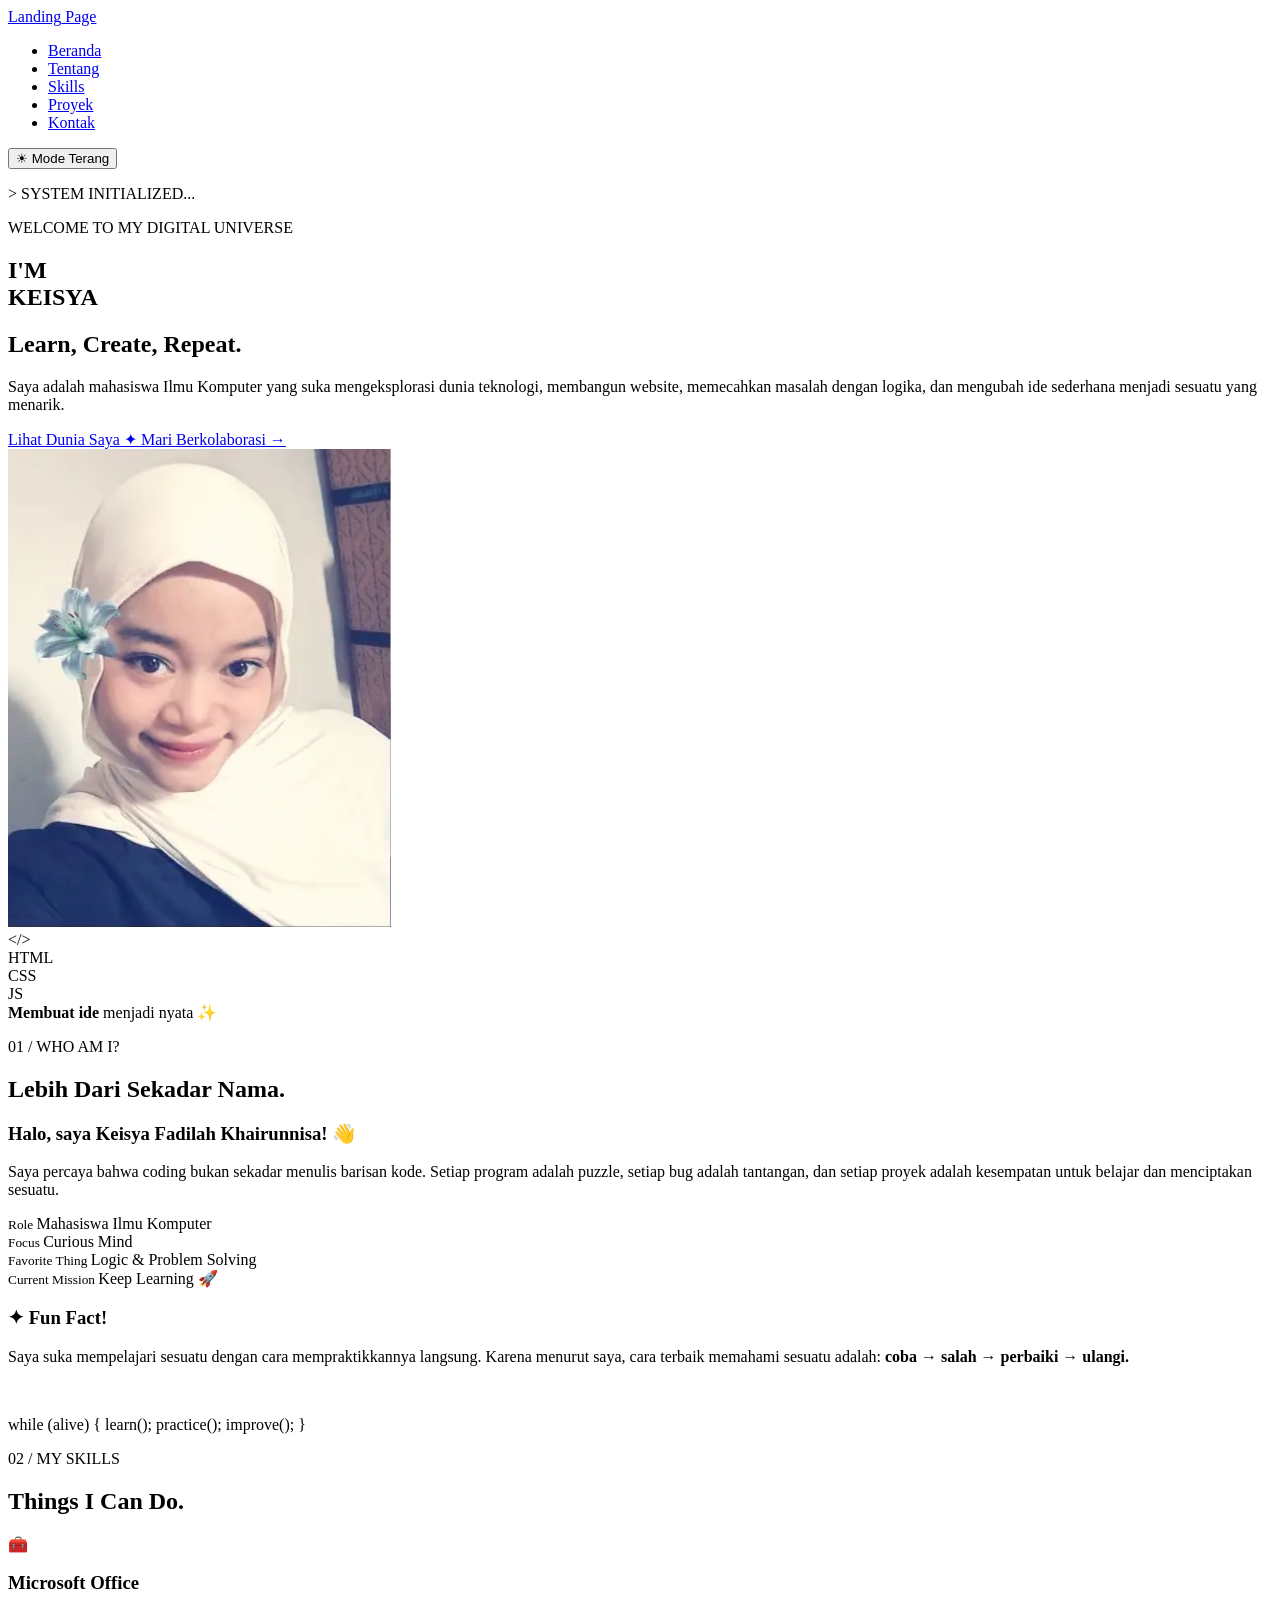
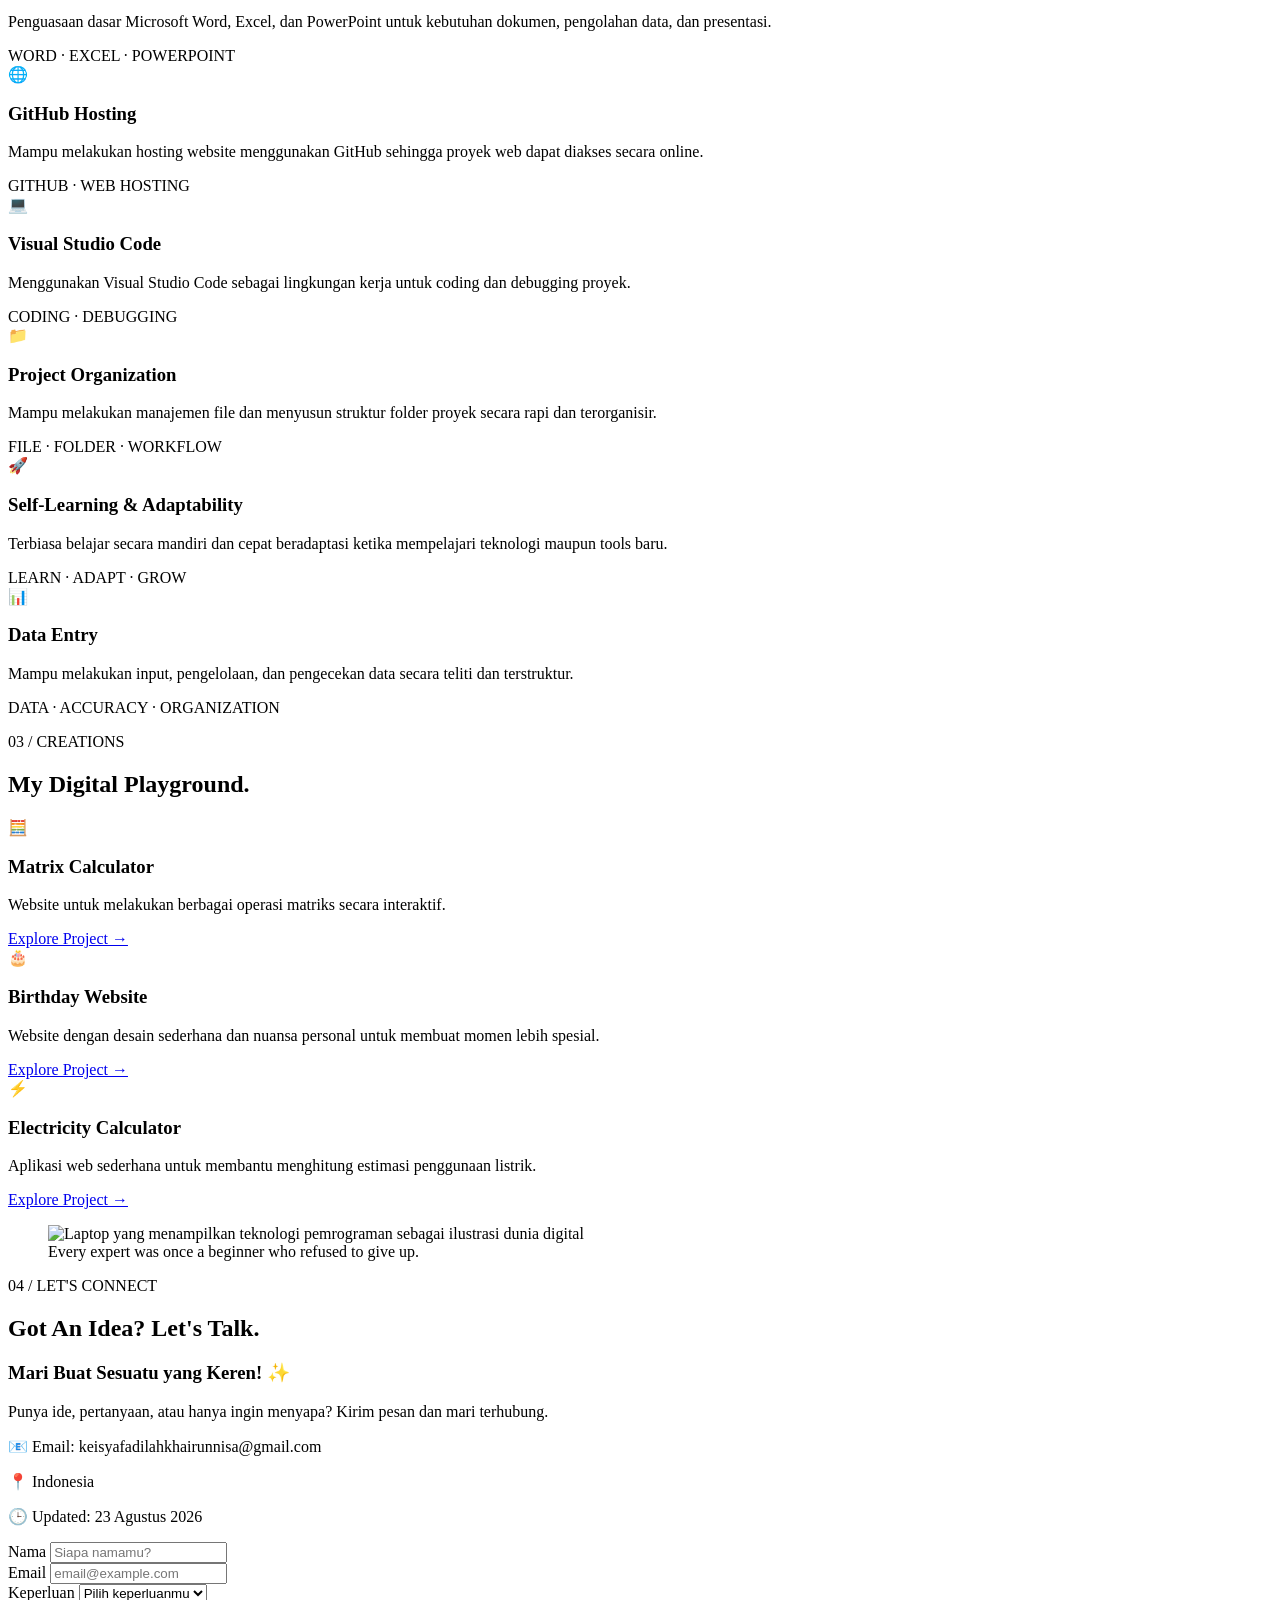
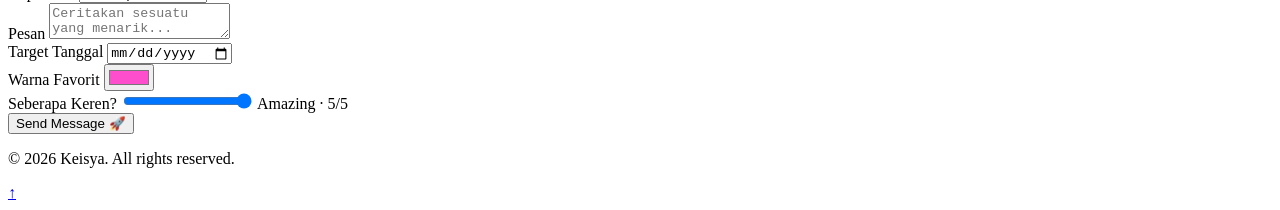
==== commit 3880f784: "Add files via upload" ====
--- a/index.html
+++ b/index.html
@@ -1,36 +1,71 @@
 <!DOCTYPE html>
 <html lang="id">
+
 <head>
 
-    <!-- SEO & Meta Tags -->
+    <!-- ================================
+         BASIC META
+    ================================= -->
+
     <meta charset="UTF-8">
-    <meta name="viewport" content="width=device-width, initial-scale=1.0">
+
+    <meta
+        name="viewport"
+        content="width=device-width, initial-scale=1.0"
+    >
 
     <meta
         name="description"
-        content="Landing page pribadi Keisya - mahasiswa Ilmu Komputer yang tertarik pada teknologi, web development, dan kreativitas."
+        content="Landing page pribadi Keisya, mahasiswa Ilmu Komputer yang tertarik pada teknologi, pemrograman, dan pengembangan web."
     >
 
     <meta
         name="keywords"
-        content="Keisya, portfolio, mahasiswa ilmu komputer, teknologi, GitHub, data entry"
+        content="Keisya, Ilmu Komputer, landing page, portfolio, web development, mahasiswa"
     >
 
-    <meta name="author" content="Keisya">
+    <meta
+        name="author"
+        content="Keisya"
+    >
+
+
+    <!-- ================================
+         OPEN GRAPH
+    ================================= -->
+
+    <meta
+        property="og:title"
+        content="Keisya | Personal Landing Page"
+    >
+
+    <meta
+        property="og:description"
+        content="Personal landing page Keisya, mahasiswa Ilmu Komputer."
+    >
+
+    <meta
+        property="og:type"
+        content="website"
+    >
+
+    <meta
+        property="og:url"
+        content="https://kxyaaa.github.io/"
+    >
+
 
     <title>
-        Landing Page | Enter My Digital Universe
+        Keisya | Personal Landing Page
     </title>
-    <link rel="stylesheet" href="style.css" />
-
+    
 </head>
 
+
 <body>
 
 
-    <!-- ================================
-         PARTICLES
-    ================================= -->
+    <!-- FLOATING PARTICLES -->
 
     <div
         class="particles"
@@ -46,9 +81,9 @@
 
 
 
-    <!-- ================================
+    <!-- ========================================
          HEADER
-    ================================= -->
+    ======================================== -->
 
     <header>
 
@@ -101,7 +136,8 @@
             <button
                 class="theme-btn"
                 id="themeToggle"
-                type="button">
+                type="button"
+                aria-label="Mengubah mode warna">
 
                 ☀ Mode Terang
 
@@ -113,20 +149,23 @@
 
 
 
+    <!-- ========================================
+         MAIN CONTENT
+    ======================================== -->
+
     <main>
 
 
-        <!-- ================================
+        <!-- ====================================
              HERO
-        ================================= -->
+        ==================================== -->
 
         <section id="beranda">
 
-
             <div class="hero-text">
 
                 <p class="terminal-text">
-                    > SYSTEM INITIALIZED...
+                    &gt; SYSTEM INITIALIZED...
                 </p>
 
 
@@ -137,7 +176,9 @@
 
                 <h1>
 
-                    I'M <br>
+                    I'M
+
+                    <br>
 
                     <span class="gradient-text">
                         KEISYA
@@ -147,7 +188,7 @@
 
 
                 <h2>
-                    Code, Create, Repeat.
+                    Learn, Create, Repeat.
                 </h2>
 
 
@@ -189,113 +230,40 @@
 
             <div class="hero-visual">
 
-
-                <div class="profile-card">
-
-                    <p class="terminal-text">
-                        // identity.json
-                    </p>
-
-
-                    <div class="code-box">
-
-                        <p>
-
-                            <span class="pink">
-                                const
-                            </span>
-
-                            <span class="blue">
-                                keisya
-                            </span>
-
-                            = {
-
-                        </p>
-
-
-                        <p>
-
-                            &nbsp;&nbsp;role:
-
-                            <span class="green">
-                                "Computer Science Student"
-                            </span>,
-
-                        </p>
-
-
-                        <p>
-
-                            &nbsp;&nbsp;passion:
-
-                            <span class="green">
-                                ["Code", "Design", "Logic"]
-                            </span>,
-
-                        </p>
-
-
-                        <p>
-
-                            &nbsp;&nbsp;status:
-
-                            <span class="green">
-                                "Learning & Growing"
-                            </span>,
-
-                        </p>
-
-
-                        <p>
-
-                            &nbsp;&nbsp;coffee:
-
-                            <span class="green">
-                                false
-                            </span>,
-
-                        </p>
-
-
-                        <p>
-
-                            &nbsp;&nbsp;dream:
-
-                            <span class="green">
-                                "Build Something Amazing"
-                            </span>
-
-                        </p>
-
-
-                        <p>
-                            };
-                        </p>
-
+                <div class="profile-scene">
+
+                    <div class="profile-orbit" aria-hidden="true"></div>
+
+                    <div class="profile-frame">
+                        <img
+                            class="profile-photo"
+                            src="foto_keisya.jpeg"
+                            alt="Foto profil Keisya"
+                        >
+                    </div>
+
+                    <div class="tech-badge tech-code" aria-hidden="true">&lt;/&gt;</div>
+                    <div class="tech-badge tech-html" aria-hidden="true">HTML</div>
+                    <div class="tech-badge tech-css" aria-hidden="true">CSS</div>
+                    <div class="tech-badge tech-js" aria-hidden="true">JS</div>
+
+                    <div class="profile-note">
+                        <strong>Membuat ide</strong>
+                        menjadi nyata ✨
                     </div>
 
                 </div>
 
-
-                <div class="floating-badge badge-1">
-                    ✦ Creative Mind
-                </div>
-
-
-                <div class="floating-badge badge-2">
-                    &lt;/&gt; Future Developer
-                </div>
-
             </div>
 
+
         </section>
 
 
 
-        <!-- ================================
+        <!-- ====================================
              ABOUT
-        ================================= -->
+        ==================================== -->
 
         <section
             id="tentang"
@@ -353,7 +321,7 @@
                                 Focus
                             </small>
 
-                            Web Development
+                            Curious Mind
 
                         </div>
 
@@ -379,7 +347,6 @@
 
                         </div>
 
-
                     </div>
 
                 </div>
@@ -395,9 +362,10 @@
 
                     <p>
 
-                        Saya suka mempelajari sesuatu dengan cara
-                        mempraktikkannya langsung. Karena menurut
-                        saya, cara terbaik memahami sesuatu adalah:
+                        Saya suka mempelajari sesuatu
+                        dengan cara mempraktikkannya langsung.
+                        Karena menurut saya, cara terbaik
+                        memahami sesuatu adalah:
 
                         <strong>
                             coba → salah → perbaiki → ulangi.
@@ -411,11 +379,10 @@
 
                     <p class="terminal-text">
 
-                        while(alive)
-                        {
-                            learn();
-                            grow();
-                            create();
+                        while (alive) {
+                        learn();
+                        practice();
+                        improve();
                         }
 
                     </p>
@@ -428,9 +395,9 @@
 
 
 
-        <!-- ================================
+        <!-- ====================================
              SKILLS
-        ================================= -->
+        ==================================== -->
 
         <section
             id="keahlian"
@@ -450,8 +417,6 @@
             <div class="skills-grid">
 
 
-                <!-- MICROSOFT OFFICE -->
-
                 <div class="skill-card">
 
                     <div class="skill-icon">
@@ -481,8 +446,6 @@
 
 
 
-                <!-- GITHUB -->
-
                 <div class="skill-card">
 
                     <div class="skill-icon">
@@ -512,8 +475,6 @@
 
 
 
-                <!-- VS CODE -->
-
                 <div class="skill-card">
 
                     <div class="skill-icon">
@@ -543,8 +504,6 @@
 
 
 
-                <!-- PROJECT ORGANIZATION -->
-
                 <div class="skill-card">
 
                     <div class="skill-icon">
@@ -574,8 +533,6 @@
 
 
 
-                <!-- SELF LEARNING -->
-
                 <div class="skill-card">
 
                     <div class="skill-icon">
@@ -592,8 +549,7 @@
 
                         Terbiasa belajar secara mandiri
                         dan cepat beradaptasi ketika
-                        mempelajari teknologi maupun
-                        tools baru.
+                        mempelajari teknologi maupun tools baru.
 
                     </p>
 
@@ -606,8 +562,6 @@
 
 
 
-                <!-- DATA ENTRY -->
-
                 <div class="skill-card">
 
                     <div class="skill-icon">
@@ -623,7 +577,7 @@
                     <p>
 
                         Mampu melakukan input, pengelolaan,
-                        dan pengecekan data sederhana secara teliti
+                        dan pengecekan data secara teliti
                         dan terstruktur.
 
                     </p>
@@ -642,9 +596,9 @@
 
 
 
-        <!-- ================================
+        <!-- ====================================
              PROJECTS
-        ================================= -->
+        ==================================== -->
 
         <section
             id="proyek"
@@ -664,12 +618,14 @@
             <div class="project-grid">
 
 
-                <!-- MATRIX -->
-
                 <article class="project-card">
 
-                    <div class="project-image">
+                    <div
+                        class="project-image"
+                        aria-hidden="true">
+
                         🧮
+
                     </div>
 
 
@@ -682,8 +638,9 @@
 
                         <p>
 
-                            Website untuk melakukan berbagai
-                            operasi matriks secara interaktif.
+                            Website untuk melakukan
+                            berbagai operasi matriks
+                            secara interaktif.
 
                         </p>
 
@@ -704,12 +661,14 @@
 
 
 
-                <!-- BIRTHDAY -->
-
                 <article class="project-card">
 
-                    <div class="project-image">
+                    <div
+                        class="project-image"
+                        aria-hidden="true">
+
                         🎂
+
                     </div>
 
 
@@ -722,7 +681,7 @@
 
                         <p>
 
-                            Website dengan desain kreatif
+                            Website dengan desain sederhana
                             dan nuansa personal untuk membuat
                             momen lebih spesial.
 
@@ -745,12 +704,14 @@
 
 
 
-                <!-- ELECTRICITY -->
-
                 <article class="project-card">
 
-                    <div class="project-image">
+                    <div
+                        class="project-image"
+                        aria-hidden="true">
+
                         ⚡
+
                     </div>
 
 
@@ -789,33 +750,32 @@
 
 
 
-            <!-- FIGURE -->
+            <!-- BONUS: FIGURE + FIGCAPTION -->
 
             <figure>
 
                 <img
                     src="https://images.unsplash.com/photo-1518770660439-4636190af475?auto=format&fit=crop&w=1200&q=80"
-                    alt="Ilustrasi laptop dan teknologi sebagai representasi dunia pemrograman"
+                    alt="Laptop yang menampilkan teknologi pemrograman sebagai ilustrasi dunia digital"
                 >
 
 
                 <figcaption>
 
-                    "Every expert was once a beginner
-                    who refused to give up."
+                    Every expert was once a beginner
+                    who refused to give up.
 
                 </figcaption>
 
             </figure>
 
-
         </section>
 
 
 
-        <!-- ================================
+        <!-- ====================================
              CONTACT
-        ================================= -->
+        ==================================== -->
 
         <section
             id="kontak"
@@ -835,8 +795,6 @@
             <div class="contact-grid">
 
 
-                <!-- CONTACT INFO -->
-
                 <div class="contact-info glass-card">
 
                     <h3>
@@ -846,22 +804,21 @@
 
                     <p>
 
-                        Punya ide, pertanyaan, atau hanya ingin
-                        menyapa? Kirim pesan dan mari terhubung.
+                        Punya ide, pertanyaan, atau hanya
+                        ingin menyapa? Kirim pesan dan
+                        mari terhubung.
 
                     </p>
 
 
                     <p>
-
                         📧 Email:
                         keisyafadilahkhairunnisa@gmail.com
-
                     </p>
 
 
                     <p>
-                        📍 Sumatera Utara, Indonesia
+                        📍 Indonesia
                     </p>
 
 
@@ -879,14 +836,14 @@
 
 
 
-                <!-- CONTACT FORM -->
+                <!-- FORM -->
 
                 <form
                     class="glass-card"
                     id="contactForm"
                     action="https://formsubmit.co/ajax/keisyafadilahkhairunnisa@gmail.com"
-                    method="POST">
-
+                    method="POST"
+                >
 
                     <input
                         type="hidden"
@@ -900,7 +857,6 @@
                         name="_template"
                         value="table"
                     >
-
 
 
                     <!-- NAMA -->
@@ -1013,7 +969,7 @@
                         <textarea
                             id="pesan"
                             name="pesan"
-                            placeholder="Ceritakan sesuatu..."
+                            placeholder="Ceritakan sesuatu yang menarik..."
                             required
                         ></textarea>
 
@@ -1021,7 +977,7 @@
 
 
 
-                    <!-- BONUS INPUTS -->
+                    <!-- BONUS INPUT -->
 
                     <div class="bonus-inputs">
 
@@ -1050,14 +1006,14 @@
                         <div>
 
                             <label for="warna">
-                                Warna Referensi
+                                Warna Favorit
                             </label>
 
 
                             <input
                                 type="color"
                                 id="warna"
-                                name="warna_referensi"
+                                name="warna_favorit"
                                 value="#ff4ecd"
                             >
 
@@ -1070,25 +1026,26 @@
                         <div>
 
                             <label for="prioritas">
-                                Prioritas
+                                Seberapa Keren?
                             </label>
 
 
                             <input
                                 type="range"
                                 id="prioritas"
-                                name="prioritas"
+                                name="tingkat_keren"
                                 min="1"
                                 max="5"
-                                value="3"
+                                value="5"
                             >
 
 
                             <span
                                 class="range-value"
-                                id="priorityValue"
-                            >
-                                Normal · 3/5
+                                id="priorityValue">
+
+                                Amazing · 5/5
+
                             </span>
 
                         </div>
@@ -1097,30 +1054,24 @@
                     </div>
 
 
-
-                    <!-- FORM STATUS -->
 
                     <div
                         id="formStatus"
                         class="form-status"
-                        aria-live="polite"
-                    ></div>
-
-
-
-                    <!-- BUTTON -->
+                        aria-live="polite">
+                    </div>
+
+
 
                     <button
                         type="submit"
                         class="submit-btn"
-                        id="submitButton"
-                    >
+                        id="submitButton">
 
                         Send Message 🚀
 
                     </button>
 
-
                 </form>
 
             </div>
@@ -1131,18 +1082,16 @@
 
 
 
-    <!-- ================================
+    <!-- ====================================
          FOOTER
-    ================================= -->
+    ==================================== -->
 
     <footer>
 
         <p>
 
             © 2026 Keisya.
-
-            Built with HTML, CSS, JavaScript
-            & a little bit of chaos ✦
+            All rights reserved.
 
         </p>
 
@@ -1155,364 +1104,11 @@
     <a
         href="#beranda"
         class="back-top"
-        aria-label="Kembali ke atas"
-    >
+        aria-label="Kembali ke bagian atas">
 
         ↑
 
     </a>
 
-
-
-    <script>
-
-
-        /* ================================
-           DARK / LIGHT MODE
-        ================================= */
-
-        const themeToggle =
-            document.getElementById(
-                "themeToggle"
-            );
-
-
-        themeToggle.addEventListener(
-            "click",
-            function () {
-
-                document.body.classList.toggle(
-                    "light"
-                );
-
-
-                if (
-                    document.body.classList.contains(
-                        "light"
-                    )
-                ) {
-
-                    themeToggle.textContent =
-                        "🌙 Mode Gelap";
-
-                }
-
-                else {
-
-                    themeToggle.textContent =
-                        "☀ Mode Terang";
-
-                }
-
-            }
-        );
-
-
-
-        /* ================================
-           SCROLL REVEAL
-        ================================= */
-
-        const reveals =
-            document.querySelectorAll(
-                ".reveal"
-            );
-
-
-        function revealOnScroll() {
-
-            reveals.forEach(
-                function (element) {
-
-                    const windowHeight =
-                        window.innerHeight;
-
-
-                    const elementTop =
-                        element
-                        .getBoundingClientRect()
-                        .top;
-
-
-                    if (
-                        elementTop <
-                        windowHeight - 100
-                    ) {
-
-                        element.classList.add(
-                            "active"
-                        );
-
-                    }
-
-                }
-            );
-
-        }
-
-
-        window.addEventListener(
-            "scroll",
-            revealOnScroll
-        );
-
-
-        revealOnScroll();
-
-
-
-        /* ================================
-           PRIORITY RANGE
-        ================================= */
-
-        const priority =
-            document.getElementById(
-                "prioritas"
-            );
-
-
-        const priorityValue =
-            document.getElementById(
-                "priorityValue"
-            );
-
-
-        function updatePriority() {
-
-            const value =
-                Number(
-                    priority.value
-                );
-
-
-            let label =
-                "Normal";
-
-
-            if (value === 1) {
-
-                label =
-                    "Santai";
-
-            }
-
-            else if (value === 2) {
-
-                label =
-                    "Rendah";
-
-            }
-
-            else if (value === 3) {
-
-                label =
-                    "Normal";
-
-            }
-
-            else if (value === 4) {
-
-                label =
-                    "Penting";
-
-            }
-
-            else if (value === 5) {
-
-                label =
-                    "Sangat Penting";
-
-            }
-
-
-            priorityValue.textContent =
-                label +
-                " · " +
-                value +
-                "/5";
-
-        }
-
-
-        priority.addEventListener(
-            "input",
-            updatePriority
-        );
-
-
-        updatePriority();
-
-
-
-        /* ================================
-           CONTACT FORM → EMAIL
-        ================================= */
-
-        const form =
-            document.getElementById(
-                "contactForm"
-            );
-
-
-        const submitButton =
-            document.getElementById(
-                "submitButton"
-            );
-
-
-        const formStatus =
-            document.getElementById(
-                "formStatus"
-            );
-
-
-        form.addEventListener(
-            "submit",
-            async function (event) {
-
-                event.preventDefault();
-
-
-                const formData =
-                    new FormData(form);
-
-
-                const data =
-                    Object.fromEntries(
-                        formData.entries()
-                    );
-
-
-                submitButton.disabled =
-                    true;
-
-
-                submitButton.textContent =
-                    "Sending... 🚀";
-
-
-                formStatus.className =
-                    "form-status";
-
-
-                formStatus.textContent =
-                    "";
-
-
-                try {
-
-                    const response =
-                        await fetch(
-
-                            "https://formsubmit.co/ajax/keisyafadilahkhairunnisa@gmail.com",
-
-                            {
-
-                                method:
-                                    "POST",
-
-
-                                headers: {
-
-                                    "Content-Type":
-                                        "application/json",
-
-                                    "Accept":
-                                        "application/json"
-
-                                },
-
-
-                                body:
-                                    JSON.stringify(
-                                        data
-                                    )
-
-                            }
-
-                        );
-
-
-                    const result =
-                        await response.json();
-
-
-                    if (
-                        response.ok &&
-                        result.success !== false
-                    ) {
-
-
-                        formStatus.className =
-                            "form-status success";
-
-
-                        formStatus.textContent =
-                            "✓ Pesan berhasil dikirim ke Keisya! ✨";
-
-
-                        form.reset();
-
-
-                        updatePriority();
-
-
-                        submitButton.textContent =
-                            "Message Sent ✓";
-
-
-                        setTimeout(
-                            function () {
-
-                                submitButton.disabled =
-                                    false;
-
-
-                                submitButton.textContent =
-                                    "Send Message 🚀";
-
-                            },
-                            3000
-                        );
-
-                    }
-
-                    else {
-
-                        throw new Error(
-                            "Gagal mengirim pesan."
-                        );
-
-                    }
-
-
-                }
-
-
-                catch (error) {
-
-                    formStatus.className =
-                        "form-status error";
-
-
-                    formStatus.textContent =
-                        "✕ Pesan gagal dikirim. Coba lagi ya.";
-
-
-                    submitButton.disabled =
-                        false;
-
-
-                    submitButton.textContent =
-                        "Send Message 🚀";
-
-                }
-
-            }
-        );
-
-    </script>
-
-
 </body>
-</html>
+</html>
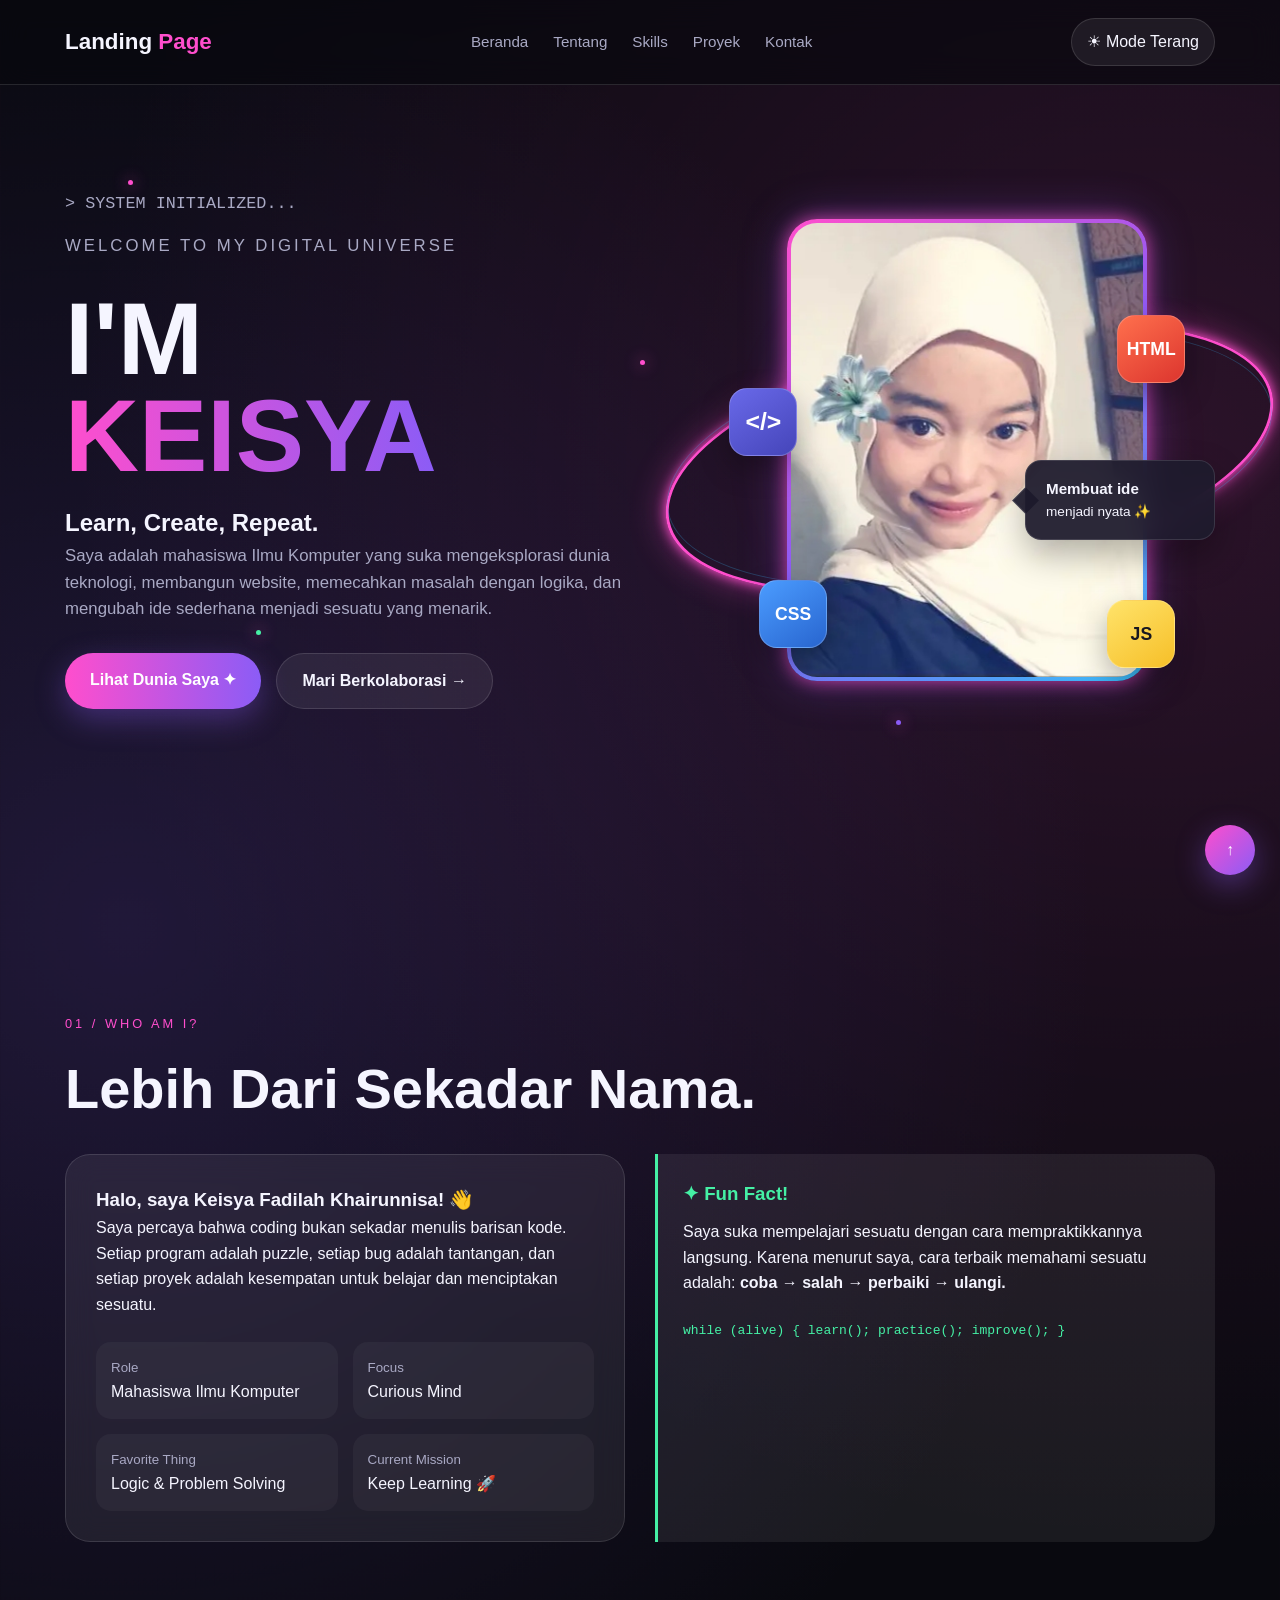
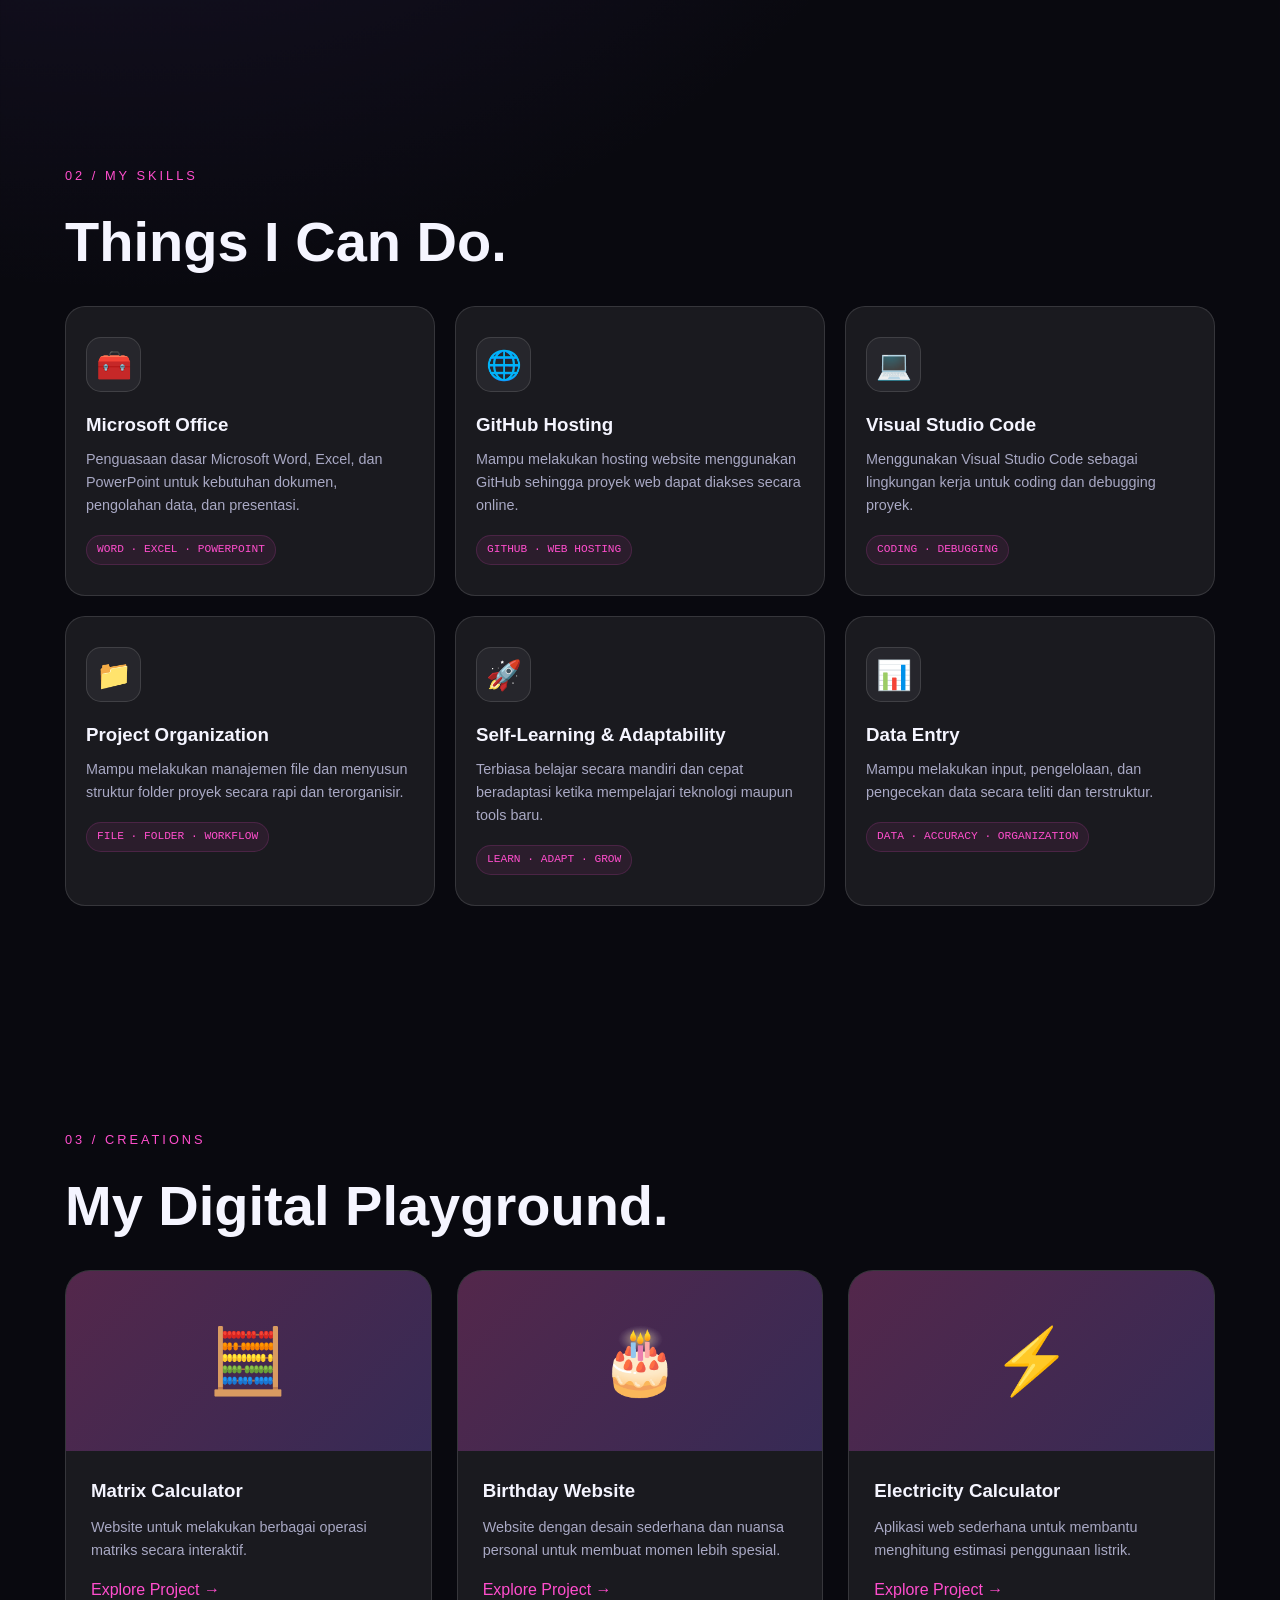
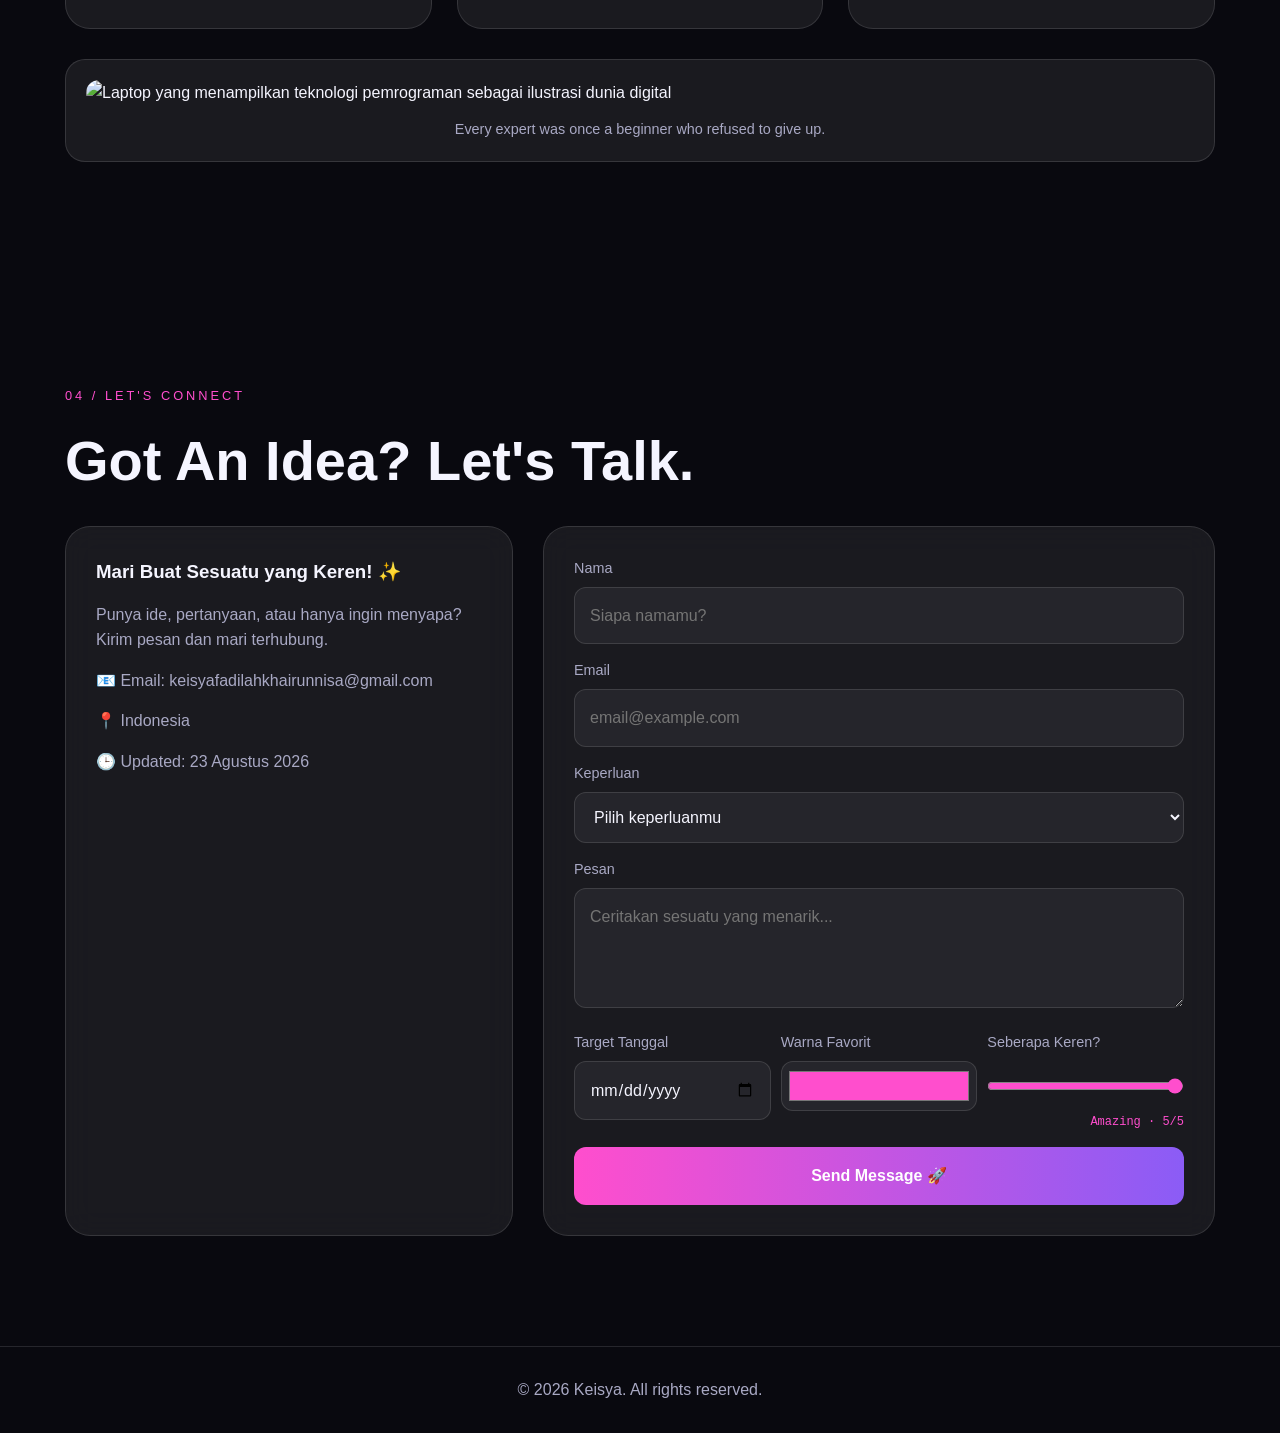
==== commit 00b9f97f: "Update index.html" ====
--- a/index.html
+++ b/index.html
@@ -58,6 +58,8 @@
     <title>
         Keisya | Personal Landing Page
     </title>
+    <link rel="stylesheet" href="style.css">
+
     
 </head>
 
@@ -1109,6 +1111,6 @@
         ↑
 
     </a>
-
+<script src="script.js"></script>
 </body>
-</html>+</html>
--- a/style.css
+++ b/style.css
@@ -0,0 +1,2162 @@
+        /* ========================================
+           ROOT
+        ======================================== */
+
+        :root {
+
+            --bg: #09090f;
+            --bg2: #10101d;
+
+            --card: rgba(255, 255, 255, 0.07);
+
+            --text: #f5f5ff;
+            --muted: #a9a9c4;
+
+            --pink: #ff4ecd;
+            --purple: #8b5cf6;
+            --blue: #38bdf8;
+            --green: #45f0a5;
+
+            --border: rgba(255, 255, 255, 0.12);
+
+        }
+
+
+        body.light {
+
+            --bg: #f4f0ff;
+            --bg2: #ffffff;
+
+            --card: rgba(255, 255, 255, 0.75);
+
+            --text: #171721;
+            --muted: #5e5e70;
+
+            --border: rgba(30, 20, 60, 0.12);
+
+        }
+
+
+        /* ========================================
+           RESET
+        ======================================== */
+
+        * {
+
+            margin: 0;
+            padding: 0;
+            box-sizing: border-box;
+
+        }
+
+
+        html {
+
+            scroll-behavior: smooth;
+
+        }
+
+
+        body {
+
+            font-family:
+                Arial,
+                Helvetica,
+                sans-serif;
+
+            background:
+
+                radial-gradient(
+                    circle at 10% 20%,
+                    rgba(139, 92, 246, 0.18),
+                    transparent 25%
+                ),
+
+                radial-gradient(
+                    circle at 90% 10%,
+                    rgba(255, 78, 205, 0.14),
+                    transparent 25%
+                ),
+
+                var(--bg);
+
+            color: var(--text);
+
+            line-height: 1.6;
+
+            overflow-x: hidden;
+
+            transition: 0.4s;
+
+        }
+
+
+        a {
+
+            color: inherit;
+            text-decoration: none;
+
+        }
+
+
+        ul {
+
+            list-style: none;
+
+        }
+
+
+        button,
+        input,
+        textarea,
+        select {
+
+            font: inherit;
+
+        }
+
+
+        /* ========================================
+           SCROLLBAR
+        ======================================== */
+
+        ::-webkit-scrollbar {
+
+            width: 10px;
+
+        }
+
+
+        ::-webkit-scrollbar-track {
+
+            background:
+                var(--bg);
+
+        }
+
+
+        ::-webkit-scrollbar-thumb {
+
+            background:
+                linear-gradient(
+                    var(--pink),
+                    var(--purple)
+                );
+
+            border-radius:
+                20px;
+
+        }
+
+
+        /* ========================================
+           FLOATING PARTICLES
+        ======================================== */
+
+        .particles span {
+
+            position: fixed;
+
+            width: 5px;
+            height: 5px;
+
+            border-radius: 50%;
+
+            background:
+                var(--pink);
+
+            box-shadow:
+                0 0 15px var(--pink);
+
+            animation:
+                float 7s infinite ease-in-out;
+
+            pointer-events: none;
+
+            z-index: -1;
+
+        }
+
+
+        .particles span:nth-child(1) {
+
+            left: 10%;
+            top: 20%;
+
+        }
+
+
+        .particles span:nth-child(2) {
+
+            left: 80%;
+            top: 30%;
+
+            background:
+                var(--blue);
+
+            animation-delay:
+                2s;
+
+        }
+
+
+        .particles span:nth-child(3) {
+
+            left: 70%;
+            top: 80%;
+
+            background:
+                var(--purple);
+
+            animation-delay:
+                4s;
+
+        }
+
+
+        .particles span:nth-child(4) {
+
+            left: 20%;
+            top: 70%;
+
+            background:
+                var(--green);
+
+            animation-delay:
+                1s;
+
+        }
+
+
+        .particles span:nth-child(5) {
+
+            left: 50%;
+            top: 40%;
+
+            animation-delay:
+                3s;
+
+        }
+
+
+        @keyframes float {
+
+            0%,
+            100% {
+
+                transform:
+                    translateY(0);
+
+                opacity:
+                    0.3;
+
+            }
+
+
+            50% {
+
+                transform:
+                    translateY(-60px);
+
+                opacity:
+                    1;
+
+            }
+
+        }
+
+
+        /* ========================================
+           HEADER
+        ======================================== */
+
+        header {
+
+            width: 100%;
+
+            position: fixed;
+
+            top: 0;
+            left: 0;
+
+            z-index: 1000;
+
+            backdrop-filter:
+                blur(15px);
+
+            background:
+                rgba(9, 9, 15, 0.65);
+
+            border-bottom:
+                1px solid var(--border);
+
+        }
+
+
+        body.light header {
+
+            background:
+                rgba(255, 255, 255, 0.7);
+
+        }
+
+
+        nav {
+
+            max-width:
+                1200px;
+
+            margin:
+                auto;
+
+            padding:
+                18px 25px;
+
+            display:
+                flex;
+
+            justify-content:
+                space-between;
+
+            align-items:
+                center;
+
+        }
+
+
+        .logo {
+
+            font-size:
+                1.4rem;
+
+            font-weight:
+                bold;
+
+        }
+
+
+        .logo span {
+
+            color:
+                var(--pink);
+
+        }
+
+
+        nav ul {
+
+            display:
+                flex;
+
+            gap:
+                25px;
+
+        }
+
+
+        nav ul li a {
+
+            color:
+                var(--muted);
+
+            font-size:
+                0.95rem;
+
+            transition:
+                0.3s;
+
+        }
+
+
+        nav ul li a:hover {
+
+            color:
+                var(--pink);
+
+        }
+
+
+        .theme-btn {
+
+            border:
+                1px solid var(--border);
+
+            background:
+                var(--card);
+
+            color:
+                var(--text);
+
+            padding:
+                10px 15px;
+
+            border-radius:
+                30px;
+
+            cursor:
+                pointer;
+
+            transition:
+                0.3s;
+
+        }
+
+
+        .theme-btn:hover {
+
+            transform:
+                rotate(8deg)
+                scale(1.05);
+
+            box-shadow:
+                0 0 20px
+                rgba(255, 78, 205, 0.4);
+
+        }
+
+
+        /* ========================================
+           MAIN
+        ======================================== */
+
+        main {
+
+            max-width:
+                1200px;
+
+            margin:
+                auto;
+
+            padding:
+                0 25px;
+
+        }
+
+
+        section {
+
+            padding:
+                110px 0;
+
+        }
+
+
+        .section-label {
+
+            display:
+                inline-block;
+
+            color:
+                var(--pink);
+
+            font-size:
+                0.8rem;
+
+            letter-spacing:
+                3px;
+
+            margin-bottom:
+                10px;
+
+        }
+
+
+        .section-title {
+
+            font-size:
+                clamp(2rem, 5vw, 3.5rem);
+
+            margin-bottom:
+                20px;
+
+        }
+
+
+        /* ========================================
+           HERO
+        ======================================== */
+
+        #beranda {
+
+            min-height:
+                100vh;
+
+            display:
+                grid;
+
+            grid-template-columns:
+                1.2fr 1fr;
+
+            align-items:
+                center;
+
+            gap:
+                60px;
+
+        }
+
+
+        .hero-text h1 {
+
+            font-size:
+                clamp(3.5rem, 8vw, 7rem);
+
+            line-height:
+                0.95;
+
+            margin:
+                20px 0;
+
+        }
+
+
+        .gradient-text {
+
+            background:
+                linear-gradient(
+                    90deg,
+                    var(--pink),
+                    var(--purple),
+                    var(--blue)
+                );
+
+            -webkit-background-clip:
+                text;
+
+            background-clip:
+                text;
+
+            color:
+                transparent;
+
+            background-size:
+                200%;
+
+            animation:
+                gradientMove 4s infinite linear;
+
+        }
+
+
+        @keyframes gradientMove {
+
+            from {
+
+                background-position:
+                    0%;
+
+            }
+
+            to {
+
+                background-position:
+                    200%;
+
+            }
+
+        }
+
+
+        .terminal-text {
+
+            color:
+                var(--green);
+
+            font-family:
+                monospace;
+
+            margin-bottom:
+                15px;
+
+        }
+
+
+        .hero-text p {
+
+            max-width:
+                600px;
+
+            color:
+                var(--muted);
+
+            font-size:
+                1.05rem;
+
+        }
+
+
+        .hero-buttons {
+
+            display:
+                flex;
+
+            gap:
+                15px;
+
+            margin-top:
+                30px;
+
+            flex-wrap:
+                wrap;
+
+        }
+
+
+        .btn {
+
+            padding:
+                14px 25px;
+
+            border-radius:
+                50px;
+
+            font-weight:
+                bold;
+
+            transition:
+                0.3s;
+
+        }
+
+
+        .btn-primary {
+
+            color:
+                white;
+
+            background:
+                linear-gradient(
+                    90deg,
+                    var(--pink),
+                    var(--purple)
+                );
+
+            box-shadow:
+                0 10px 30px
+                rgba(139, 92, 246, 0.35);
+
+        }
+
+
+        .btn-primary:hover {
+
+            transform:
+                translateY(-5px);
+
+            box-shadow:
+                0 15px 40px
+                rgba(255, 78, 205, 0.5);
+
+        }
+
+
+        .btn-secondary {
+
+            border:
+                1px solid var(--border);
+
+            background:
+                var(--card);
+
+        }
+
+
+        .btn-secondary:hover {
+
+            border-color:
+                var(--pink);
+
+            color:
+                var(--pink);
+
+        }
+
+
+        /* ========================================
+           HERO PROFILE VISUAL
+        ======================================== */
+
+        .hero-visual {
+
+            position:
+                relative;
+
+            min-height:
+                520px;
+
+            display:
+                grid;
+
+            place-items:
+                center;
+
+        }
+
+
+        .profile-scene {
+
+            position:
+                relative;
+
+            width:
+                min(100%, 500px);
+
+            height:
+                520px;
+
+            display:
+                grid;
+
+            place-items:
+                center;
+
+        }
+
+
+        .profile-orbit {
+
+            position:
+                absolute;
+
+            width:
+                125%;
+
+            height:
+                47%;
+
+            left:
+                -12%;
+
+            top:
+                28%;
+
+            border:
+                3px solid var(--pink);
+
+            border-radius:
+                50%;
+
+            transform:
+                rotate(-12deg);
+
+            box-shadow:
+                0 0 12px var(--pink),
+                0 0 35px rgba(255, 78, 205, 0.45);
+
+            pointer-events:
+                none;
+
+            z-index:
+                0;
+
+        }
+
+
+        .profile-orbit::after {
+
+            content:
+                "";
+
+            position:
+                absolute;
+
+            inset:
+                0;
+
+            border:
+                1px solid rgba(56, 189, 248, 0.55);
+
+            border-radius:
+                50%;
+
+            transform:
+                rotate(2deg);
+
+            opacity:
+                0.45;
+
+        }
+
+
+        .profile-frame {
+
+            position:
+                relative;
+
+            width:
+                min(78%, 360px);
+
+            aspect-ratio:
+                0.78;
+
+            padding:
+                4px;
+
+            border-radius:
+                30px;
+
+            background:
+                linear-gradient(145deg, var(--pink), var(--purple), var(--blue));
+
+            box-shadow:
+                0 0 18px rgba(255, 78, 205, 0.7),
+                0 0 45px rgba(139, 92, 246, 0.35);
+
+            z-index:
+                2;
+
+            transition:
+                0.45s ease;
+
+        }
+
+
+        .profile-frame:hover {
+
+            transform:
+                translateY(-6px)
+                scale(1.02);
+
+            box-shadow:
+                0 0 25px rgba(255, 78, 205, 0.8),
+                0 0 60px rgba(56, 189, 248, 0.3);
+
+        }
+
+
+        .profile-frame::before {
+
+            content:
+                "";
+
+            position:
+                absolute;
+
+            inset:
+                -35px;
+
+            border-radius:
+                40px;
+
+            background:
+                radial-gradient(circle, rgba(255, 78, 205, 0.22), transparent 65%);
+
+            filter:
+                blur(20px);
+
+            z-index:
+                -1;
+
+        }
+
+
+        .profile-photo {
+
+            width:
+                100%;
+
+            height:
+                100%;
+
+            display:
+                block;
+
+            object-fit:
+                cover;
+
+            object-position:
+                center;
+
+            border-radius:
+                26px;
+
+            background:
+                var(--bg2);
+
+        }
+
+
+        .tech-badge {
+
+            position:
+                absolute;
+
+            width:
+                68px;
+
+            height:
+                68px;
+
+            display:
+                grid;
+
+            place-items:
+                center;
+
+            border:
+                1px solid rgba(255, 255, 255, 0.2);
+
+            border-radius:
+                18px;
+
+            color:
+                white;
+
+            font-weight:
+                bold;
+
+            font-size:
+                1.1rem;
+
+            box-shadow:
+                0 12px 30px rgba(0, 0, 0, 0.3);
+
+            backdrop-filter:
+                blur(12px);
+
+            z-index:
+                4;
+
+            animation:
+                techFloat 3.5s infinite ease-in-out;
+
+        }
+
+
+        .tech-html {
+
+            top:
+                24%;
+
+            right:
+                6%;
+
+            background:
+                linear-gradient(145deg, #ff704d, #dc352e);
+
+        }
+
+
+        .tech-css {
+
+            bottom:
+                12%;
+
+            left:
+                8%;
+
+            background:
+                linear-gradient(145deg, #4b9cff, #2865cf);
+
+            animation-delay:
+                0.7s;
+
+        }
+
+
+        .tech-js {
+
+            bottom:
+                8%;
+
+            right:
+                8%;
+
+            background:
+                linear-gradient(145deg, #ffe36a, #f6bf28);
+
+            color:
+                #171721;
+
+            animation-delay:
+                1.4s;
+
+        }
+
+
+        .tech-code {
+
+            top:
+                38%;
+
+            left:
+                2%;
+
+            background:
+                linear-gradient(145deg, #6969e9, #4545b9);
+
+            font-size:
+                1.55rem;
+
+            animation-delay:
+                2s;
+
+        }
+
+
+        .profile-note {
+
+            position:
+                absolute;
+
+            right:
+                0;
+
+            top:
+                52%;
+
+            width:
+                190px;
+
+            padding:
+                17px 20px;
+
+            background:
+                rgba(30, 27, 45, 0.94);
+
+            border:
+                1px solid var(--border);
+
+            border-radius:
+                16px;
+
+            color:
+                var(--text);
+
+            font-size:
+                0.85rem;
+
+            line-height:
+                1.45;
+
+            box-shadow:
+                0 15px 35px rgba(0, 0, 0, 0.3);
+
+            backdrop-filter:
+                blur(12px);
+
+            z-index:
+                5;
+
+            animation:
+                noteFloat 4s infinite ease-in-out;
+
+        }
+
+
+        .profile-note::before {
+
+            content:
+                "";
+
+            position:
+                absolute;
+
+            left:
+                -10px;
+
+            top:
+                30px;
+
+            width:
+                18px;
+
+            height:
+                18px;
+
+            background:
+                rgba(30, 27, 45, 0.94);
+
+            border-left:
+                1px solid var(--border);
+
+            border-bottom:
+                1px solid var(--border);
+
+            transform:
+                rotate(45deg);
+
+        }
+
+
+        /* LIGHT MODE - PROFILE NOTE */
+        body.light .profile-note {
+
+            background:
+                rgba(255, 255, 255, 0.92);
+
+            color:
+                var(--text);
+
+            border-color:
+                rgba(23, 23, 33, 0.12);
+
+            box-shadow:
+                0 15px 35px rgba(70, 55, 100, 0.18);
+
+        }
+
+
+        body.light .profile-note::before {
+
+            background:
+                rgba(255, 255, 255, 0.92);
+
+            border-color:
+                rgba(23, 23, 33, 0.12);
+
+        }
+
+
+        .profile-note strong {
+
+            display:
+                block;
+
+            margin-bottom:
+                2px;
+
+            font-size:
+                0.95rem;
+
+        }
+
+
+        @keyframes techFloat {
+
+            0%,
+            100% {
+                transform: translateY(0);
+            }
+
+            50% {
+                transform: translateY(-10px);
+            }
+
+        }
+
+
+        @keyframes noteFloat {
+
+            0%,
+            100% {
+                transform: translateY(0);
+            }
+
+            50% {
+                transform: translateY(-7px);
+            }
+
+        }
+
+
+        /* ========================================
+           ABOUT
+        ======================================== */
+
+        .about-grid {
+
+            display:
+                grid;
+
+            grid-template-columns:
+                1fr 1fr;
+
+            gap:
+                30px;
+
+        }
+
+
+        .glass-card {
+
+            padding:
+                30px;
+
+            border-radius:
+                25px;
+
+            background:
+                var(--card);
+
+            border:
+                1px solid var(--border);
+
+            backdrop-filter:
+                blur(15px);
+
+            transition:
+                0.4s;
+
+        }
+
+
+        .glass-card:hover {
+
+            transform:
+                translateY(-8px);
+
+            border-color:
+                rgba(255, 78, 205, 0.5);
+
+        }
+
+
+        .info-list {
+
+            display:
+                grid;
+
+            grid-template-columns:
+                1fr 1fr;
+
+            gap:
+                15px;
+
+            margin-top:
+                25px;
+
+        }
+
+
+        .info-item {
+
+            padding:
+                15px;
+
+            background:
+                rgba(255, 255, 255, 0.04);
+
+            border-radius:
+                15px;
+
+        }
+
+
+        .info-item small {
+
+            color:
+                var(--muted);
+
+            display:
+                block;
+
+        }
+
+
+        aside {
+
+            padding:
+                25px;
+
+            border-left:
+                3px solid var(--green);
+
+            background:
+                var(--card);
+
+            border-radius:
+                0 20px 20px 0;
+
+        }
+
+
+        aside h3 {
+
+            margin-bottom:
+                10px;
+
+            color:
+                var(--green);
+
+        }
+
+
+        /* ========================================
+           SKILLS
+        ======================================== */
+
+        .skills-grid {
+
+            display:
+                grid;
+
+            grid-template-columns:
+                repeat(3, 1fr);
+
+            gap:
+                20px;
+
+        }
+
+
+        .skill-card {
+
+            position:
+                relative;
+
+            overflow:
+                hidden;
+
+            padding:
+                30px 20px;
+
+            border:
+                1px solid var(--border);
+
+            background:
+                var(--card);
+
+            border-radius:
+                20px;
+
+            transition:
+                0.4s;
+
+        }
+
+
+        .skill-card::before {
+
+            content:
+                "";
+
+            position:
+                absolute;
+
+            width:
+                90px;
+
+            height:
+                90px;
+
+            top:
+                -45px;
+
+            right:
+                -45px;
+
+            border-radius:
+                50%;
+
+            background:
+                var(--purple);
+
+            filter:
+                blur(50px);
+
+            opacity:
+                0;
+
+            transition:
+                0.4s;
+
+        }
+
+
+        .skill-card:hover::before {
+
+            opacity:
+                0.45;
+
+        }
+
+
+        .skill-card:hover {
+
+            transform:
+                translateY(-10px)
+                rotate(-1deg);
+
+            border-color:
+                rgba(255, 78, 205, 0.45);
+
+            box-shadow:
+                0 20px 40px
+                rgba(139, 92, 246, 0.2);
+
+        }
+
+
+        .skill-icon {
+
+            width:
+                55px;
+
+            height:
+                55px;
+
+            display:
+                grid;
+
+            place-items:
+                center;
+
+            font-size:
+                1.8rem;
+
+            margin-bottom:
+                18px;
+
+            border-radius:
+                15px;
+
+            background:
+                rgba(255, 255, 255, 0.06);
+
+            border:
+                1px solid var(--border);
+
+        }
+
+
+        .skill-card h3 {
+
+            margin-bottom:
+                8px;
+
+        }
+
+
+        .skill-card p {
+
+            color:
+                var(--muted);
+
+            font-size:
+                0.9rem;
+
+        }
+
+
+        .skill-tag {
+
+            display:
+                inline-block;
+
+            margin-top:
+                18px;
+
+            padding:
+                5px 10px;
+
+            border-radius:
+                20px;
+
+            font-size:
+                0.7rem;
+
+            font-family:
+                monospace;
+
+            color:
+                var(--pink);
+
+            background:
+                rgba(255, 78, 205, 0.08);
+
+            border:
+                1px solid
+                rgba(255, 78, 205, 0.15);
+
+        }
+
+
+        /* ========================================
+           PROJECTS
+        ======================================== */
+
+        .project-grid {
+
+            display:
+                grid;
+
+            grid-template-columns:
+                repeat(3, 1fr);
+
+            gap:
+                25px;
+
+        }
+
+
+        article.project-card {
+
+            border-radius:
+                25px;
+
+            overflow:
+                hidden;
+
+            border:
+                1px solid var(--border);
+
+            background:
+                var(--card);
+
+            transition:
+                0.5s;
+
+        }
+
+
+        article.project-card:hover {
+
+            transform:
+                translateY(-12px);
+
+        }
+
+
+        .project-image {
+
+            height:
+                180px;
+
+            display:
+                flex;
+
+            justify-content:
+                center;
+
+            align-items:
+                center;
+
+            font-size:
+                4rem;
+
+            background:
+                linear-gradient(
+                    135deg,
+                    rgba(255, 78, 205, 0.25),
+                    rgba(139, 92, 246, 0.25)
+                );
+
+        }
+
+
+        .project-content {
+
+            padding:
+                25px;
+
+        }
+
+
+        .project-content h3 {
+
+            margin-bottom:
+                10px;
+
+        }
+
+
+        .project-content p {
+
+            color:
+                var(--muted);
+
+            font-size:
+                0.9rem;
+
+        }
+
+
+        .project-link {
+
+            display:
+                inline-block;
+
+            color:
+                var(--pink);
+
+            margin-top:
+                15px;
+
+        }
+
+
+        /* ========================================
+           FIGURE
+        ======================================== */
+
+        figure {
+
+            margin-top:
+                30px;
+
+            padding:
+                20px;
+
+            background:
+                var(--card);
+
+            border:
+                1px solid var(--border);
+
+            border-radius:
+                20px;
+
+        }
+
+
+        figure img {
+
+            width:
+                100%;
+
+            max-height:
+                300px;
+
+            object-fit:
+                cover;
+
+            border-radius:
+                15px;
+
+            display:
+                block;
+
+        }
+
+
+        figcaption {
+
+            color:
+                var(--muted);
+
+            text-align:
+                center;
+
+            margin-top:
+                12px;
+
+            font-size:
+                0.9rem;
+
+        }
+
+
+        /* ========================================
+           CONTACT
+        ======================================== */
+
+        .contact-grid {
+
+            display:
+                grid;
+
+            grid-template-columns:
+                0.8fr 1.2fr;
+
+            gap:
+                30px;
+
+        }
+
+
+        .contact-info p {
+
+            color:
+                var(--muted);
+
+            margin:
+                15px 0;
+
+        }
+
+
+        form {
+
+            display:
+                grid;
+
+            gap:
+                15px;
+
+        }
+
+
+        label {
+
+            display:
+                block;
+
+            font-size:
+                0.9rem;
+
+            color:
+                var(--muted);
+
+            margin-bottom:
+                7px;
+
+        }
+
+
+        input,
+        textarea,
+        select {
+
+            width:
+                100%;
+
+            padding:
+                15px;
+
+            background:
+                rgba(255, 255, 255, 0.05);
+
+            border:
+                1px solid var(--border);
+
+            border-radius:
+                12px;
+
+            color:
+                var(--text);
+
+            outline:
+                none;
+
+            transition:
+                0.3s;
+
+        }
+
+
+        input:focus,
+        textarea:focus,
+        select:focus {
+
+            border-color:
+                var(--pink);
+
+            box-shadow:
+                0 0 0 4px
+                rgba(255, 78, 205, 0.1);
+
+        }
+
+
+        textarea {
+
+            min-height:
+                120px;
+
+            resize:
+                vertical;
+
+        }
+
+
+        select {
+
+            cursor:
+                pointer;
+
+        }
+
+
+        select option {
+
+            background:
+                #171721;
+
+            color:
+                white;
+
+        }
+
+
+        .bonus-inputs {
+
+            display:
+                grid;
+
+            grid-template-columns:
+                1fr 1fr 1fr;
+
+            gap:
+                10px;
+
+        }
+
+
+        input[type="color"] {
+
+            height:
+                50px;
+
+            padding:
+                5px;
+
+            cursor:
+                pointer;
+
+        }
+
+
+        input[type="range"] {
+
+            height:
+                50px;
+
+            padding:
+                0;
+
+            accent-color:
+                var(--pink);
+
+            cursor:
+                pointer;
+
+        }
+
+
+        .range-value {
+
+            display:
+                block;
+
+            text-align:
+                right;
+
+            margin-top:
+                -5px;
+
+            color:
+                var(--pink);
+
+            font-size:
+                0.75rem;
+
+            font-family:
+                monospace;
+
+        }
+
+
+        .submit-btn {
+
+            border:
+                none;
+
+            color:
+                white;
+
+            padding:
+                16px;
+
+            border-radius:
+                12px;
+
+            background:
+                linear-gradient(
+                    90deg,
+                    var(--pink),
+                    var(--purple)
+                );
+
+            cursor:
+                pointer;
+
+            font-size:
+                1rem;
+
+            font-weight:
+                bold;
+
+            transition:
+                0.3s;
+
+        }
+
+
+        .submit-btn:hover {
+
+            transform:
+                scale(1.02);
+
+            box-shadow:
+                0 10px 30px
+                rgba(255, 78, 205, 0.3);
+
+        }
+
+
+        .submit-btn:disabled {
+
+            opacity:
+                0.7;
+
+            cursor:
+                wait;
+
+        }
+
+
+        .form-status {
+
+            display:
+                none;
+
+            padding:
+                12px 15px;
+
+            border-radius:
+                12px;
+
+            font-size:
+                0.85rem;
+
+            text-align:
+                center;
+
+        }
+
+
+        .form-status.success {
+
+            display:
+                block;
+
+            color:
+                var(--green);
+
+            background:
+                rgba(69, 240, 165, 0.08);
+
+            border:
+                1px solid
+                rgba(69, 240, 165, 0.2);
+
+        }
+
+
+        .form-status.error {
+
+            display:
+                block;
+
+            color:
+                #ff6b8a;
+
+            background:
+                rgba(255, 107, 138, 0.08);
+
+            border:
+                1px solid
+                rgba(255, 107, 138, 0.2);
+
+        }
+
+
+        /* ========================================
+           FOOTER
+        ======================================== */
+
+        footer {
+
+            border-top:
+                1px solid var(--border);
+
+            padding:
+                30px 25px;
+
+            text-align:
+                center;
+
+            color:
+                var(--muted);
+
+        }
+
+
+        .back-top {
+
+            position:
+                fixed;
+
+            bottom:
+                25px;
+
+            right:
+                25px;
+
+            width:
+                50px;
+
+            height:
+                50px;
+
+            border-radius:
+                50%;
+
+            display:
+                grid;
+
+            place-items:
+                center;
+
+            color:
+                white;
+
+            background:
+                linear-gradient(
+                    135deg,
+                    var(--pink),
+                    var(--purple)
+                );
+
+            box-shadow:
+                0 10px 30px
+                rgba(139, 92, 246, 0.4);
+
+        }
+
+
+        /* ========================================
+           SCROLL REVEAL
+        ======================================== */
+
+        .reveal {
+
+            opacity:
+                0;
+
+            transform:
+                translateY(40px);
+
+            transition:
+                0.8s;
+
+        }
+
+
+        .reveal.active {
+
+            opacity:
+                1;
+
+            transform:
+                translateY(0);
+
+        }
+
+
+        /* ========================================
+           RESPONSIVE
+        ======================================== */
+
+        @media (max-width: 850px) {
+
+            nav ul {
+
+                display:
+                    none;
+
+            }
+
+
+            #beranda,
+            .about-grid,
+            .contact-grid {
+
+                grid-template-columns:
+                    1fr;
+
+            }
+
+
+            #beranda {
+
+                padding-top:
+                    130px;
+
+            }
+
+
+            .skills-grid {
+
+                grid-template-columns:
+                    repeat(2, 1fr);
+
+            }
+
+
+            .project-grid {
+
+                grid-template-columns:
+                    1fr;
+
+            }
+
+
+            .hero-visual {
+
+                margin-top:
+                    20px;
+
+            }
+
+        }
+
+
+        @media (max-width: 850px) {
+
+            .profile-scene {
+                height: 480px;
+            }
+
+            .tech-badge {
+                width: 58px;
+                height: 58px;
+                font-size: 0.9rem;
+            }
+
+            .profile-note {
+                right: 2%;
+                width: 175px;
+            }
+
+        }
+
+
+        @media (max-width: 500px) {
+
+            main {
+
+                padding:
+                    0 15px;
+
+            }
+
+
+            section {
+
+                padding:
+                    80px 0;
+
+            }
+
+
+            .hero-text h1 {
+
+                font-size:
+                    3.5rem;
+
+            }
+
+
+            .info-list,
+            .bonus-inputs,
+            .skills-grid {
+
+                grid-template-columns:
+                    1fr;
+
+            }
+
+        }
+
